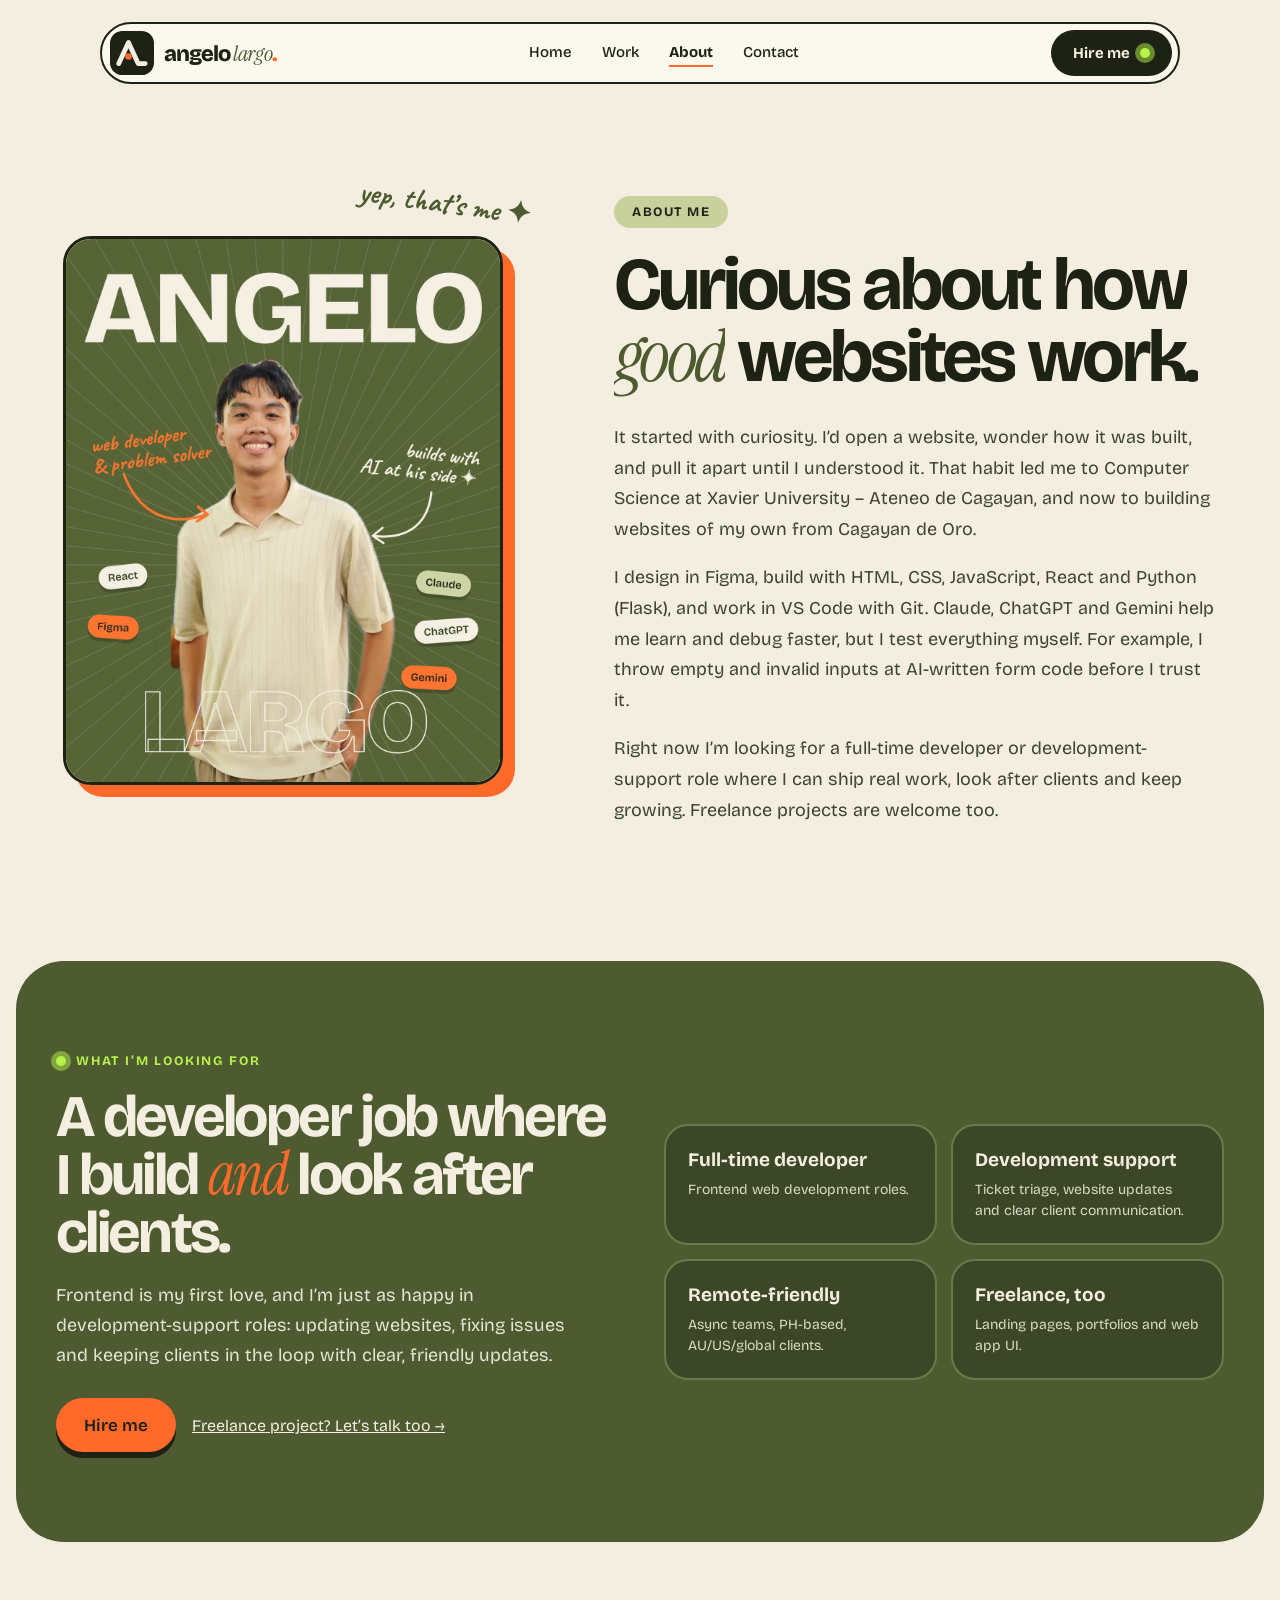
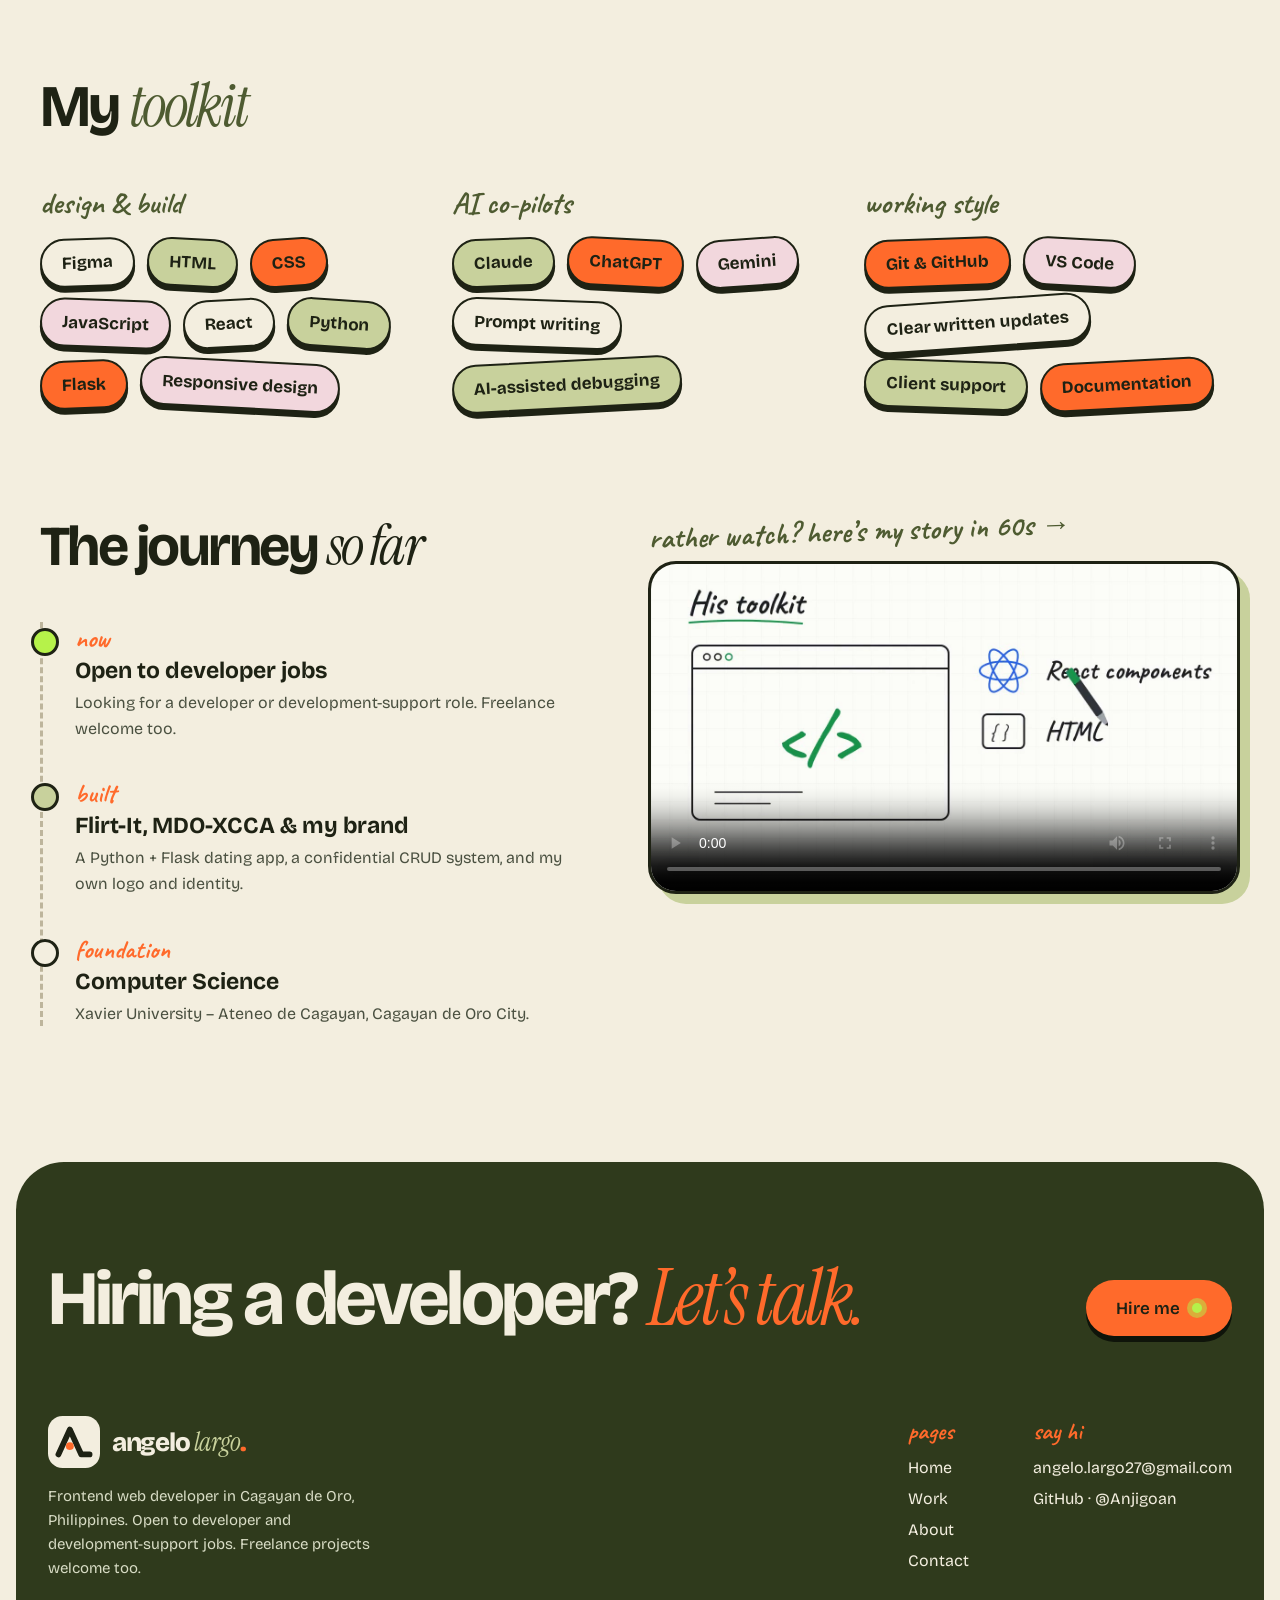
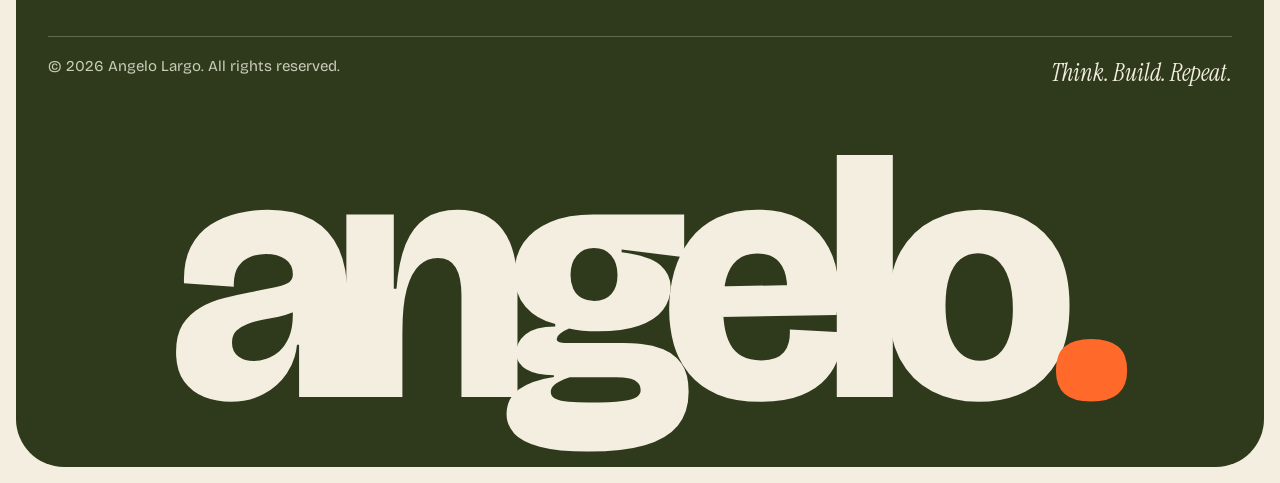
==== about.html @ 446d13af "Add clean URLs, SEO metadata and schema to all pages Remove .html from addresses with Vercel clean U" ====
<!DOCTYPE html>
<html lang="en">
<head>
  <meta charset="UTF-8">
  <meta name="viewport" content="width=device-width, initial-scale=1.0">
  <title>About Angelo Largo | Frontend Developer in Cagayan de Oro</title>
  <meta name="description" content="Meet Angelo Largo, a Computer Science student and frontend developer in Cagayan de Oro building with HTML, CSS, JavaScript, React, Python and Figma.">
  <meta name="author" content="Angelo Largo">
  <meta name="robots" content="index, follow, max-image-preview:large, max-snippet:-1, max-video-preview:-1">
  <link rel="canonical" href="https://angelo-largo-portfolio.vercel.app/about">
  <meta name="theme-color" content="#4e5b31">
  <meta property="og:site_name" content="Angelo Largo">
  <meta property="og:locale" content="en_US">
  <meta property="og:type" content="profile">
  <meta property="og:title" content="About Angelo Largo | Frontend Developer in Cagayan de Oro">
  <meta property="og:description" content="Meet Angelo Largo, a Computer Science student and frontend developer in Cagayan de Oro building with HTML, CSS, JavaScript, React, Python and Figma.">
  <meta property="og:url" content="https://angelo-largo-portfolio.vercel.app/about">
  <meta property="og:image" content="https://angelo-largo-portfolio.vercel.app/assets/project-brand.jpg">
  <meta property="og:image:width" content="1800">
  <meta property="og:image:height" content="1125">
  <meta property="og:image:alt" content="Angelo Largo logo on business cards, an app icon and a sticker">
  <meta name="twitter:card" content="summary_large_image">
  <meta name="twitter:title" content="About Angelo Largo | Frontend Developer in Cagayan de Oro">
  <meta name="twitter:description" content="Meet Angelo Largo, a Computer Science student and frontend developer in Cagayan de Oro building with HTML, CSS, JavaScript, React, Python and Figma.">
  <meta name="twitter:image" content="https://angelo-largo-portfolio.vercel.app/assets/project-brand.jpg">
  <meta name="twitter:image:alt" content="Angelo Largo logo on business cards, an app icon and a sticker">
  <link rel="icon" href="/assets/favicon.svg" type="image/svg+xml">
  <link rel="apple-touch-icon" href="/assets/apple-touch-icon.png">
  <link rel="preconnect" href="https://fonts.googleapis.com">
  <link rel="preconnect" href="https://fonts.gstatic.com" crossorigin>
  <link href="https://fonts.googleapis.com/css2?family=Bricolage+Grotesque:opsz,wght@12..96,300..800&amp;family=Instrument+Serif:ital@0;1&amp;family=Caveat:wght@600;700&amp;display=swap" rel="stylesheet">
  <link rel="stylesheet" href="/styles.css">
  <script type="application/ld+json">
  {
    "@context": "https://schema.org",
    "@graph": [
      {
        "@type": "Person",
        "@id": "https://angelo-largo-portfolio.vercel.app/#person",
        "name": "Angelo Largo",
        "url": "https://angelo-largo-portfolio.vercel.app/",
        "image": "https://angelo-largo-portfolio.vercel.app/assets/angelo-hero.png",
        "jobTitle": "Frontend Web Developer",
        "description": "Frontend web developer and Computer Science student in Cagayan de Oro, Philippines, open to developer and development-support jobs and freelance projects.",
        "email": "mailto:angelo.largo27@gmail.com",
        "address": {
          "@type": "PostalAddress",
          "addressLocality": "Cagayan de Oro",
          "addressCountry": "PH"
        },
        "affiliation": {
          "@type": "CollegeOrUniversity",
          "name": "Xavier University – Ateneo de Cagayan"
        },
        "knowsAbout": [
          "Frontend web development",
          "Responsive web design",
          "HTML",
          "CSS",
          "JavaScript",
          "React",
          "Python",
          "Flask",
          "Figma",
          "Logo design",
          "Git",
          "GitHub",
          "AI-assisted development",
          "Client support"
        ],
        "seeks": {
          "@type": "Demand",
          "name": "Developer or development-support role, or freelance web projects"
        },
        "sameAs": [
          "https://github.com/Anjigoan"
        ]
      },
      {
        "@type": "WebSite",
        "@id": "https://angelo-largo-portfolio.vercel.app/#website",
        "name": "Angelo Largo",
        "url": "https://angelo-largo-portfolio.vercel.app/",
        "description": "Portfolio of Angelo Largo, a frontend web developer in the Philippines.",
        "inLanguage": "en",
        "publisher": {
          "@id": "https://angelo-largo-portfolio.vercel.app/#person"
        }
      },
      {
        "@id": "https://angelo-largo-portfolio.vercel.app/about#webpage",
        "url": "https://angelo-largo-portfolio.vercel.app/about",
        "name": "About Angelo Largo | Frontend Developer in Cagayan de Oro",
        "description": "Meet Angelo Largo, a Computer Science student and frontend developer in Cagayan de Oro building with HTML, CSS, JavaScript, React, Python and Figma.",
        "inLanguage": "en",
        "isPartOf": {
          "@id": "https://angelo-largo-portfolio.vercel.app/#website"
        },
        "about": {
          "@id": "https://angelo-largo-portfolio.vercel.app/#person"
        },
        "dateModified": "2026-11-06",
        "primaryImageOfPage": {
          "@type": "ImageObject",
          "url": "https://angelo-largo-portfolio.vercel.app/assets/project-brand.jpg"
        },
        "@type": "ProfilePage",
        "mainEntity": {
          "@id": "https://angelo-largo-portfolio.vercel.app/#person"
        },
        "breadcrumb": {
          "@id": "https://angelo-largo-portfolio.vercel.app/about#breadcrumb"
        },
        "video": {
          "@id": "https://angelo-largo-portfolio.vercel.app/#intro-video"
        }
      },
      {
        "@type": "VideoObject",
        "@id": "https://angelo-largo-portfolio.vercel.app/#intro-video",
        "name": "Angelo Largo: 60-second intro",
        "description": "A whiteboard explainer covering who Angelo Largo is, the tools he uses, how he works with AI, and what he has built.",
        "thumbnailUrl": "https://angelo-largo-portfolio.vercel.app/assets/intro-poster.jpg",
        "contentUrl": "https://angelo-largo-portfolio.vercel.app/assets/intro.mp4",
        "uploadDate": "2026-11-05",
        "duration": "PT58S",
        "inLanguage": "en"
      },
      {
        "@type": "BreadcrumbList",
        "@id": "https://angelo-largo-portfolio.vercel.app/about#breadcrumb",
        "itemListElement": [
          {
            "@type": "ListItem",
            "position": 1,
            "name": "Home",
            "item": "https://angelo-largo-portfolio.vercel.app/"
          },
          {
            "@type": "ListItem",
            "position": 2,
            "name": "About",
            "item": "https://angelo-largo-portfolio.vercel.app/about"
          }
        ]
      }
    ]
  }
  </script>
</head>
<body>
  <a class="skip-link" href="#main">Skip to content</a>
  <div class="page">
  <header class="site-header">
    <div class="nav-bar">
      <a class="brand" href="/" aria-label="Angelo Largo, home">
        <svg width="44" height="44" viewBox="0 0 100 100" aria-hidden="true"><rect width="100" height="100" rx="28" fill="#1E2214"></rect><path d="M20 74 L42 26 L64 74 H80" fill="none" stroke="#F3EEDF" stroke-width="11" stroke-linecap="round" stroke-linejoin="round"></path><circle cx="42" cy="58" r="7.5" fill="#FF6A2B"></circle></svg>
        <span class="brand-name">angelo <span class="it">largo</span><span class="period">.</span></span>
      </a>
      <nav class="nav-links" aria-label="Primary">
        <a href="/">Home</a>
        <a href="/work">Work</a>
        <a href="/about" aria-current="page">About</a>
        <a href="/contact">Contact</a>
      </nav>
      <a class="nav-hire" href="/contact">Hire me <span class="status-dot"></span></a>
      <button class="nav-burger" type="button" aria-label="Open menu" aria-expanded="false" aria-controls="mobile-menu" data-menu-button>
        <svg width="22" height="22" viewBox="0 0 24 24" fill="none" stroke="#1E2214" stroke-width="2.6" stroke-linecap="round" aria-hidden="true"><path d="M4 7h16M4 12h16M4 17h10"></path></svg>
      </button>
    </div>
    <nav class="nav-panel" id="mobile-menu" aria-label="Mobile" data-nav hidden>
      <a class="nav-panel-link" href="/">Home<svg width="22" height="22" viewBox="0 0 16 16" fill="none" stroke="#1E2214" stroke-width="2" aria-hidden="true"><path d="M4 12 12 4M5 4h7v7"></path></svg></a>
      <a class="nav-panel-link" href="/work">Work<svg width="22" height="22" viewBox="0 0 16 16" fill="none" stroke="#1E2214" stroke-width="2" aria-hidden="true"><path d="M4 12 12 4M5 4h7v7"></path></svg></a>
      <a class="nav-panel-link" href="/about" aria-current="page">About<svg width="22" height="22" viewBox="0 0 16 16" fill="none" stroke="#1E2214" stroke-width="2" aria-hidden="true"><path d="M4 12 12 4M5 4h7v7"></path></svg></a>
      <a class="nav-panel-link" href="/contact">Contact<svg width="22" height="22" viewBox="0 0 16 16" fill="none" stroke="#1E2214" stroke-width="2" aria-hidden="true"><path d="M4 12 12 4M5 4h7v7"></path></svg></a>
      <a class="nav-panel-hire" href="/contact">Hire me <span class="status-dot"></span></a>
      <a class="nav-panel-email" href="mailto:angelo.largo27@gmail.com">angelo.largo27@gmail.com</a>
    </nav>
  </header>

  <main id="main">
  <section class="wrap split about-hero">
    <div class="about-photo">
      <div class="about-photo-frame"><img src="/assets/angelo-poster.jpg" alt="Poster of Angelo Largo surrounded by his tools: React, Figma, Claude, ChatGPT and Gemini" width="1200" height="1500"></div>
      <p class="hand">yep, that’s me ✦</p>
    </div>
    <div class="about-copy">
      <span class="badge badge--flat">About me</span>
      <h1><span class="mask"><span class="word" style="--delay:0.1s">Curious</span></span> <span class="mask"><span class="word" style="--delay:0.2s">about</span></span> <span class="mask"><span class="word" style="--delay:0.3s">how</span></span> <span class="mask"><span class="word it text-olive" style="--delay:0.4s">good</span></span> <span class="mask"><span class="word" style="--delay:0.5s">websites</span></span> <span class="mask"><span class="word" style="--delay:0.6s">work.</span></span></h1>
      <div class="about-text">
        <p>It started with curiosity. I’d open a website, wonder how it was built, and pull it apart until I understood it. That habit led me to Computer Science at Xavier University – Ateneo de Cagayan, and now to building websites of my own from Cagayan de Oro.</p>
        <p>I design in Figma, build with HTML, CSS, JavaScript, React and Python (Flask), and work in VS Code with Git. Claude, ChatGPT and Gemini help me learn and debug faster, but I test everything myself. For example, I throw empty and invalid inputs at AI-written form code before I trust it.</p>
        <p>Right now I’m looking for a full-time developer or development-support role where I can ship real work, look after clients and keep growing. Freelance projects are welcome too.</p>
      </div>
    </div>
  </section>

  <section class="inset">
    <div class="panel looking-for reveal">
      <div class="wrap split">
        <div class="looking-for-copy">
          <span class="eyebrow"><span class="status-dot"></span>What I’m looking for</span>
          <h2 class="heading">A developer job where I build <span class="it text-orange">and</span> look after clients.</h2>
          <p>Frontend is my first love, and I’m just as happy in development-support roles: updating websites, fixing issues and keeping clients in the loop with clear, friendly updates.</p>
          <div class="btn-row">
            <a class="btn btn-orange" href="/contact">Hire me</a>
            <a class="looking-for-link" href="/contact">Freelance project? Let’s talk too →</a>
          </div>
        </div>
        <div class="looking-for-grid">
          <div class="want-card"><b>Full-time developer</b><span>Frontend web development roles.</span></div>
          <div class="want-card"><b>Development support</b><span>Ticket triage, website updates and clear client communication.</span></div>
          <div class="want-card"><b>Remote-friendly</b><span>Async teams, PH-based, AU/US/global clients.</span></div>
          <div class="want-card"><b>Freelance, too</b><span>Landing pages, portfolios and web app UI.</span></div>
        </div>
      </div>
    </div>
  </section>

  <section class="wrap toolkit reveal">
    <h2 class="heading">My <span class="it text-olive">toolkit</span></h2>
    <div class="toolkit-grid">
      <div>
        <p class="hand">design &amp; build</p>
        <div class="sticker-row">
          <span class="sticker" style="--bg:var(--color-cream);--rot:-2deg">Figma</span>
          <span class="sticker" style="--bg:var(--color-sage);--rot:3deg">HTML</span>
          <span class="sticker" style="--bg:var(--color-orange);--rot:-4deg">CSS</span>
          <span class="sticker" style="--bg:var(--color-pink);--rot:2deg">JavaScript</span>
          <span class="sticker" style="--bg:var(--color-cream);--rot:-3deg">React</span>
          <span class="sticker" style="--bg:var(--color-sage);--rot:4deg">Python</span>
          <span class="sticker" style="--bg:var(--color-orange);--rot:-2deg">Flask</span>
          <span class="sticker" style="--bg:var(--color-pink);--rot:3deg">Responsive design</span>
        </div>
      </div>
      <div>
        <p class="hand">AI co-pilots</p>
        <div class="sticker-row">
          <span class="sticker" style="--bg:var(--color-sage);--rot:-2deg">Claude</span>
          <span class="sticker" style="--bg:var(--color-orange);--rot:3deg">ChatGPT</span>
          <span class="sticker" style="--bg:var(--color-pink);--rot:-4deg">Gemini</span>
          <span class="sticker" style="--bg:var(--color-cream);--rot:2deg">Prompt writing</span>
          <span class="sticker" style="--bg:var(--color-sage);--rot:-3deg">AI-assisted debugging</span>
        </div>
      </div>
      <div>
        <p class="hand">working style</p>
        <div class="sticker-row">
          <span class="sticker" style="--bg:var(--color-orange);--rot:-2deg">Git &amp; GitHub</span>
          <span class="sticker" style="--bg:var(--color-pink);--rot:3deg">VS Code</span>
          <span class="sticker" style="--bg:var(--color-cream);--rot:-4deg">Clear written updates</span>
          <span class="sticker" style="--bg:var(--color-sage);--rot:2deg">Client support</span>
          <span class="sticker" style="--bg:var(--color-orange);--rot:-3deg">Documentation</span>
        </div>
      </div>
    </div>
  </section>

  <section class="wrap split journey reveal">
    <div class="journey-timeline">
      <h2 class="heading">The journey <span class="it">so far</span></h2>
      <ol class="timeline">
        <li style="--bg:var(--color-lime)">
          <p class="hand">now</p>
          <h3>Open to developer jobs</h3>
          <p>Looking for a developer or development-support role. Freelance welcome too.</p>
        </li>
        <li style="--bg:var(--color-sage)">
          <p class="hand">built</p>
          <h3>Flirt-It, MDO-XCCA &amp; my brand</h3>
          <p>A Python + Flask dating app, a confidential CRUD system, and my own logo and identity.</p>
        </li>
        <li style="--bg:var(--color-cream)">
          <p class="hand">foundation</p>
          <h3>Computer Science</h3>
          <p>Xavier University – Ateneo de Cagayan, Cagayan de Oro City.</p>
        </li>
      </ol>
    </div>
    <div class="journey-video">
      <p class="hand">rather watch? here’s my story in 60s →</p>
      <div class="video-frame"><video src="/assets/intro.mp4" poster="/assets/intro-poster.jpg" controls playsinline preload="metadata" aria-label="Whiteboard explainer video about Angelo Largo"></video></div>
    </div>
  </section>
  </main>

  <footer class="site-footer">
    <div class="footer-box">
      <div class="footer-row footer-cta">
        <h2 class="heading">Hiring a developer? <span class="it text-orange">Let’s talk.</span></h2>
        <a class="btn btn-orange" href="/contact">Hire me <span class="status-dot"></span></a>
      </div>
      <div class="footer-row footer-main">
        <div class="footer-about">
          <a class="brand" href="/" aria-label="Angelo Largo, home">
            <svg width="52" height="52" viewBox="0 0 100 100" aria-hidden="true"><rect width="100" height="100" rx="28" fill="#F3EEDF"></rect><path d="M20 74 L42 26 L64 74 H80" fill="none" stroke="#1E2214" stroke-width="11" stroke-linecap="round" stroke-linejoin="round"></path><circle cx="42" cy="58" r="7.5" fill="#FF6A2B"></circle></svg>
            <span class="brand-name">angelo <span class="it">largo</span><span class="period">.</span></span>
          </a>
          <p>Frontend web developer in Cagayan de Oro, Philippines. Open to developer and development-support jobs. Freelance projects welcome too.</p>
        </div>
        <nav class="footer-nav" aria-label="Footer">
          <div>
            <span class="hand">pages</span>
            <a href="/">Home</a>
            <a href="/work">Work</a>
            <a href="/about">About</a>
            <a href="/contact">Contact</a>
          </div>
          <div>
            <span class="hand">say hi</span>
            <a href="mailto:angelo.largo27@gmail.com">angelo.largo27@gmail.com</a>
            <a href="https://github.com/Anjigoan">GitHub · @Anjigoan</a>
          </div>
        </nav>
      </div>
      <div class="footer-row footer-legal">
        <hr>
        <div>
          <span>© 2026 Angelo Largo. All rights reserved.</span>
          <span class="it">Think. Build. Repeat.</span>
        </div>
      </div>
      <div class="footer-word" aria-hidden="true">angelo<span>.</span></div>
    </div>
  </footer>
  </div>

  <script src="/script.js"></script>
</body>
</html>
---- styles.css ----
:root {
  --font-body: "Bricolage Grotesque", system-ui, sans-serif;
  --font-accent: "Instrument Serif", Georgia, serif;
  --font-hand: "Caveat", cursive;

  --color-ink: #1e2214;
  --color-cream: #f3eedf;
  --color-paper: #fbf8f0;
  --color-sand: #e9e3d0;
  --color-olive: #4e5b31;
  --color-forest: #2f3a1c;
  --color-moss: #3b4726;
  --color-sage: #c8d19c;
  --color-sage-soft: #e3e8c8;
  --color-orange: #ff6a2b;
  --color-lime: #b6f24a;
  --color-pink: #f2d7dd;
  --color-muted: #4a5040;
  --color-subtle: #5e6450;
  --color-dash: #bdb59c;
  --color-on-dark: #d8dcc5;

  --ease-spring: cubic-bezier(0.34, 1.56, 0.64, 1);
  --ease-pop: cubic-bezier(0.34, 1.7, 0.5, 1);
  --ease-soft: cubic-bezier(0.2, 0.9, 0.25, 1);

  --container: 1280px;
  --rev-rotate: 0deg;
}

* {
  box-sizing: border-box;
}

html {
  scroll-behavior: smooth;
}

body {
  margin: 0;
  color: var(--color-ink);
  background: var(--color-cream);
  font-family: var(--font-body);
}

.page-home {
  --rev-rotate: 1.5deg;
}

img,
video {
  display: block;
  max-width: 100%;
}

a {
  color: var(--color-ink);
}

a:hover {
  color: var(--color-olive);
}

button {
  font: inherit;
}

:focus-visible {
  outline: 3px solid var(--color-orange);
  outline-offset: 3px;
}

::selection {
  color: var(--color-cream);
  background: var(--color-olive);
}

[hidden] {
  display: none !important;
}

h1,
h2,
h3,
p,
dl,
dd {
  margin: 0;
}

.visually-hidden {
  position: absolute;
  width: 1px;
  height: 1px;
  overflow: hidden;
  clip-path: inset(50%);
  white-space: nowrap;
}

.skip-link {
  position: fixed;
  top: 12px;
  left: 12px;
  z-index: 10000;
  padding: 12px 20px;
  border: 2px solid var(--color-ink);
  border-radius: 999px;
  color: var(--color-ink);
  background: var(--color-orange);
  font-weight: 700;
  transform: translateY(-200%);
}

.skip-link:focus {
  transform: none;
}

/* Page frame */

.page {
  position: relative;
  /* clip, not hidden: hidden would make this the scroll container and stall the view() reveals. */
  overflow-x: clip;
}

.wrap {
  max-width: var(--container);
  margin: 0 auto;
  padding-right: 40px;
  padding-left: 40px;
}

.inset {
  padding: 16px;
}

.panel {
  position: relative;
  overflow: hidden;
  border-radius: 48px;
}

.split {
  display: flex;
  flex-wrap: wrap;
}

.section-head {
  display: flex;
  flex-wrap: wrap;
  justify-content: space-between;
  align-items: flex-end;
  gap: 24px;
}

/* Type */

.it {
  font-family: var(--font-accent);
  font-style: italic;
  font-weight: 400;
}

.hand {
  font-family: var(--font-hand);
  font-weight: 700;
}

.tilt-left {
  display: inline-block;
  transform: rotate(-3deg);
}

.text-olive {
  color: var(--color-olive);
}

.text-orange {
  color: var(--color-orange);
}

.badge {
  display: inline-block;
  padding: 8px 18px;
  border: 2px solid var(--color-ink);
  border-radius: 999px;
  background: var(--badge-bg, var(--color-sage));
  font-size: 13px;
  font-weight: 700;
  letter-spacing: 0.12em;
  text-transform: uppercase;
}

.badge--flat {
  border: 0;
}

.eyebrow {
  display: inline-flex;
  align-items: center;
  gap: 10px;
  font-size: 14px;
  font-weight: 700;
  letter-spacing: 0.14em;
  text-transform: uppercase;
}

.heading {
  font-weight: 700;
  letter-spacing: -0.045em;
}

.lede {
  font-size: 18px;
  line-height: 1.6;
  color: var(--color-muted);
}

/* Buttons */

.btn {
  display: inline-flex;
  align-items: center;
  gap: 12px;
  min-height: 54px;
  padding: 0 28px;
  border: 0;
  border-radius: 999px;
  font-family: var(--font-body);
  font-size: 17px;
  font-weight: 600;
  text-decoration: none;
  cursor: pointer;
  transition: transform 0.35s var(--ease-spring), background 0.3s, color 0.3s, box-shadow 0.3s;
}

.btn:hover {
  transform: translateY(-3px) rotate(-1.5deg);
}

.btn-orange {
  color: var(--color-ink);
  background: var(--color-orange);
  box-shadow: 0 6px 0 var(--color-ink);
}

.btn-orange:hover {
  color: var(--color-ink);
  box-shadow: 0 9px 0 var(--color-ink);
}

.btn-ink {
  color: var(--color-cream);
  background: var(--color-ink);
}

.btn-ink:hover {
  color: var(--color-cream);
  background: var(--color-olive);
}

.btn-line {
  color: var(--color-ink);
  background: transparent;
  border: 2px solid var(--color-ink);
}

.btn-line:hover {
  color: var(--color-cream);
  background: var(--color-ink);
}

.btn-row {
  display: flex;
  flex-wrap: wrap;
  align-items: center;
  gap: 16px;
}

.status-dot {
  position: relative;
  display: inline-block;
  flex: none;
  width: 10px;
  height: 10px;
  border-radius: 50%;
  background: var(--color-lime);
  animation: pulse 2s infinite;
}

.status-dot::after {
  position: absolute;
  inset: -5px;
  content: "";
  border-radius: 50%;
  background: rgba(182, 242, 74, 0.5);
  animation: wave 2s infinite;
}

.round-arrow {
  display: flex;
  flex: none;
  align-items: center;
  justify-content: center;
  width: 54px;
  height: 54px;
  border: 2px solid var(--color-ink);
  border-radius: 50%;
  background: var(--color-orange);
  transition: transform 0.5s var(--ease-pop);
}

/* Navigation */

.site-header {
  position: relative;
  z-index: 6;
  display: flex;
  justify-content: center;
  padding: 22px 20px 0;
  color: var(--color-ink);
}

.nav-bar {
  display: flex;
  flex-wrap: wrap;
  align-items: center;
  justify-content: space-between;
  gap: 24px;
  width: min(1080px, 100%);
  padding: 6px 6px 6px 8px;
  border: 2px solid var(--color-ink);
  border-radius: 999px;
  background: var(--color-paper);
}

.brand {
  display: flex;
  align-items: center;
  gap: 10px;
  text-decoration: none;
}

.brand:hover {
  color: inherit;
}

.brand-name {
  font-size: 22px;
  font-weight: 800;
  letter-spacing: -0.05em;
}

.brand-name .it {
  letter-spacing: -0.02em;
  color: var(--color-olive);
}

.brand-name .period {
  color: var(--color-orange);
}

.nav-links {
  display: flex;
  flex-wrap: wrap;
  gap: 30px;
  font-size: 15px;
  font-weight: 500;
}

.nav-links a {
  padding: 4px 0;
  border-bottom: 2px solid transparent;
  text-decoration: none;
}

.nav-links a:hover {
  color: var(--color-ink);
  border-bottom-color: var(--color-dash);
}

.nav-links a[aria-current="page"] {
  border-bottom-color: var(--color-orange);
  font-weight: 700;
}

.nav-hire {
  display: inline-flex;
  align-items: center;
  gap: 10px;
  min-height: 46px;
  padding: 0 22px;
  border-radius: 999px;
  color: var(--color-cream);
  background: var(--color-ink);
  font-size: 15px;
  font-weight: 700;
  text-decoration: none;
}

.nav-hire:hover {
  color: var(--color-cream);
  background: var(--color-olive);
}

.nav-burger {
  display: none;
  align-items: center;
  justify-content: center;
  width: 48px;
  height: 48px;
  padding: 0;
  border: 2px solid var(--color-ink);
  border-radius: 50%;
  background: var(--color-orange);
  cursor: pointer;
}

.nav-panel {
  position: absolute;
  top: 88px;
  right: 20px;
  left: 20px;
  z-index: 60;
  display: flex;
  flex-direction: column;
  gap: 6px;
  padding: 22px 24px 24px;
  border: 2px solid var(--color-ink);
  border-radius: 30px;
  background: var(--color-paper);
  box-shadow: 0 10px 0 var(--color-ink);
  animation: nav-in 0.45s cubic-bezier(0.2, 0.9, 0.25, 1.1) both;
}

.nav-panel-link {
  display: flex;
  align-items: center;
  justify-content: space-between;
  padding: 14px 4px;
  border-bottom: 1.5px dashed var(--color-dash);
  font-size: 34px;
  font-weight: 800;
  letter-spacing: -0.04em;
  text-decoration: none;
}

.nav-panel-link[aria-current="page"] {
  color: var(--color-olive);
}

.nav-panel-hire {
  display: flex;
  align-items: center;
  justify-content: center;
  gap: 10px;
  min-height: 56px;
  margin-top: 16px;
  border: 2px solid var(--color-ink);
  border-radius: 999px;
  color: var(--color-ink);
  background: var(--color-orange);
  box-shadow: 0 5px 0 var(--color-ink);
  font-size: 17px;
  font-weight: 800;
  text-decoration: none;
}

.nav-panel-email {
  margin-top: 10px;
  color: var(--color-muted);
  font-size: 14px;
  text-align: center;
}

/* Cursor follower (home only) */

.cursor-ring,
.cursor-pill {
  position: fixed;
  top: 0;
  left: 0;
  opacity: 0;
  pointer-events: none;
}

.cursor-ring {
  z-index: 9998;
  width: 44px;
  height: 44px;
  border: 2px solid var(--color-cream);
  border-radius: 50%;
  mix-blend-mode: difference;
}

.cursor-pill {
  z-index: 9999;
  padding: 10px 20px;
  border: 2px solid var(--color-ink);
  border-radius: 999px;
  color: var(--color-ink);
  background: var(--color-orange);
  font-size: 13px;
  font-weight: 800;
  letter-spacing: 0.08em;
  text-transform: uppercase;
  white-space: nowrap;
  transition: transform 0.5s var(--ease-soft), opacity 0.4s;
}

/* Home hero */

.hero-box {
  position: relative;
  overflow: hidden;
  min-height: 920px;
  border-radius: 48px;
  color: var(--color-cream);
  background: var(--color-olive);
}

.hero-rays {
  position: absolute;
  top: 78%;
  left: 50%;
  margin: -1200px 0 0 -1200px;
  max-width: none;
  /* Keep this static: rotating an SVG this large drops Firefox to about 2fps. */
  pointer-events: none;
}

/* The H1 holds both names; contents lets the portrait still layer between them. */
.hero-title {
  display: contents;
}

.hero-name {
  position: relative;
  z-index: 1;
  display: block;
  margin-top: 56px;
  color: var(--color-cream);
  font-size: clamp(110px, 21vw, 330px);
  font-weight: 800;
  line-height: 0.82;
  letter-spacing: -0.06em;
  text-align: center;
  white-space: nowrap;
}

.hero-portrait {
  position: absolute;
  bottom: 0;
  left: 50%;
  z-index: 2;
  width: auto;
  max-width: none;
  height: min(720px, 80%);
  filter: drop-shadow(0 30px 40px rgba(20, 26, 10, 0.35));
  transform: translateX(-50%);
  animation: portrait-in 1.4s var(--ease-soft) 0.7s backwards;
}

.hero-surname {
  position: absolute;
  right: 0;
  bottom: 36px;
  left: 0;
  z-index: 3;
  color: transparent;
  font-size: clamp(80px, 15vw, 230px);
  font-weight: 800;
  line-height: 0.8;
  letter-spacing: -0.05em;
  text-align: center;
  -webkit-text-stroke: 2.5px var(--color-cream);
  pointer-events: none;
}

.hero-surname span {
  display: inline-block;
  cursor: default;
  pointer-events: auto;
  transition: transform 0.55s cubic-bezier(0.34, 1.8, 0.5, 1), color 0.25s ease;
}

.hero-surname span:hover {
  color: var(--color-orange);
  transform: translateY(-26px) rotate(-9deg) scale(1.1);
}

.hero-surname span:nth-child(2):hover {
  color: var(--color-sage);
  transform: translateY(-26px) rotate(8deg) scale(1.1);
}

.hero-surname span:nth-child(3):hover {
  color: var(--color-cream);
  -webkit-text-stroke-color: var(--color-ink);
}

.hero-surname span:nth-child(4):hover {
  color: var(--color-pink);
  transform: translateY(-26px) rotate(10deg) scale(1.1);
}

.hero-surname:hover span {
  animation: hop 0.8s cubic-bezier(0.3, 1.6, 0.5, 1);
}

.hero-surname:hover span:nth-child(2) {
  animation-delay: 0.06s;
}

.hero-surname:hover span:nth-child(3) {
  animation-delay: 0.12s;
}

.hero-surname:hover span:nth-child(4) {
  animation-delay: 0.18s;
}

.hero-surname:hover span:nth-child(5) {
  animation-delay: 0.24s;
}

.hero-note {
  position: absolute;
  z-index: 4;
  max-width: 34%;
}

.hero-note p {
  font-size: 40px;
  line-height: 1;
}

.hero-note--left {
  top: 33%;
  left: 6%;
}

.hero-note--left p {
  color: var(--color-orange);
}

.hero-note--left svg {
  margin-left: 70px;
}

.hero-note--right {
  top: 31%;
  right: 6%;
  text-align: right;
}

.hero-note--right p {
  color: var(--color-orange);
}

.hero-note--right svg {
  margin-right: 80px;
}

.hero-note svg {
  max-width: 100%;
}

.hero-sticker {
  position: absolute;
  top: var(--y);
  left: var(--x);
  z-index: 4;
  animation-delay: var(--bob-delay);
}

.mobile-stickers {
  display: none;
}

.mobile-stickers .sticker {
  position: absolute;
  z-index: 4;
  padding: 8px 14px;
  font-size: 14px;
}

.hire-card {
  position: absolute;
  bottom: 36px;
  left: 36px;
  z-index: 5;
  display: flex;
  align-items: center;
  gap: 14px;
  padding: 12px 12px 12px 20px;
  border: 2px solid var(--color-ink);
  border-radius: 26px;
  color: var(--color-ink);
  background: var(--color-cream);
  box-shadow: 0 6px 0 var(--color-ink);
  text-decoration: none;
  transition: transform 0.45s var(--ease-pop), box-shadow 0.3s;
}

.hire-card:hover {
  color: var(--color-ink);
  box-shadow: 0 12px 0 var(--color-ink);
  transform: translateY(-6px) rotate(-1deg);
}

.hire-card-text {
  font-size: 15px;
  line-height: 1.3;
}

.hire-card-text small {
  color: var(--color-muted);
  font-size: inherit;
}

.hire-card-btn {
  display: inline-flex;
  align-items: center;
  gap: 8px;
  min-height: 46px;
  padding: 0 18px;
  border: 2px solid var(--color-ink);
  border-radius: 999px;
  background: var(--color-orange);
  font-size: 15px;
  font-weight: 800;
  white-space: nowrap;
}

.hire-card-btn svg {
  transition: transform 0.3s;
}

.hire-card:hover .hire-card-btn svg {
  transform: translateX(3px);
}

.available-badge {
  position: absolute;
  right: 36px;
  bottom: 30px;
  z-index: 5;
  display: block;
  width: 150px;
  height: 150px;
}

.available-badge svg.spin {
  position: absolute;
  inset: 0;
}

.available-badge text {
  fill: var(--color-cream);
  font-family: var(--font-body);
  font-size: 14px;
  font-weight: 700;
}

.available-badge-core {
  position: absolute;
  top: 43px;
  left: 43px;
  display: flex;
  align-items: center;
  justify-content: center;
  width: 64px;
  height: 64px;
  border-radius: 50%;
  background: var(--color-orange);
}

/* Home statement */

.statement {
  padding-top: 110px;
  padding-bottom: 90px;
}

.statement-hello {
  margin-bottom: 18px;
  color: var(--color-olive);
  font-size: 30px;
  transform: rotate(-2deg);
}

.statement h2 {
  max-width: 1180px;
  font-size: clamp(38px, 5.2vw, 76px);
  font-weight: 600;
  line-height: 1.06;
  letter-spacing: -0.035em;
}

.statement-photo {
  display: inline-block;
  width: 2.1em;
  height: 1.05em;
  border: 3px solid var(--color-ink);
  border-radius: 999px;
  box-shadow: 4px 4px 0 var(--color-orange);
  object-fit: cover;
  object-position: 50% 30%;
  vertical-align: -0.16em;
  transform: rotate(-4deg);
}

.statement-ai {
  display: inline-block;
  padding: 0 0.18em;
  border-radius: 0.18em;
  background: var(--color-orange);
  transform: rotate(-1.5deg);
}

.statement .btn-row {
  margin-top: 44px;
}

.statement-note {
  color: var(--color-subtle);
  font-size: 26px;
}

/* Marquee */

.marquee {
  margin: 0 -20px;
  overflow: hidden;
  padding: 26px 0;
  color: var(--color-cream);
  background: var(--color-ink);
  transform: rotate(-1.5deg);
}

.marquee-track {
  display: flex;
  gap: 48px;
  width: max-content;
  font-size: 40px;
  font-weight: 700;
  letter-spacing: -0.02em;
  animation: marquee 30s linear infinite;
}

.marquee-track span {
  display: inline-flex;
  align-items: center;
  gap: 48px;
}

/* Home selected work */

.selected-work {
  padding-top: 130px;
  padding-bottom: 110px;
}

.selected-work .section-head {
  margin-bottom: 48px;
}

.selected-work h2 {
  margin-top: 20px;
  font-size: clamp(48px, 6vw, 92px);
  line-height: 0.92;
  letter-spacing: -0.05em;
}

.selected-work .section-head > p {
  max-width: 380px;
  color: var(--color-muted);
  font-size: 17px;
  line-height: 1.6;
}

.bento {
  display: grid;
  grid-template-columns: repeat(12, minmax(0, 1fr));
  gap: 22px;
}

.work-tile {
  position: relative;
  display: flex;
  flex-direction: column;
  min-width: 280px;
  overflow: hidden;
  border: 2px solid var(--color-ink);
  border-radius: 32px;
  color: var(--color-ink);
  background: var(--color-paper);
  box-shadow: 0 10px 0 var(--color-ink);
  text-decoration: none;
  transition: transform 0.6s var(--ease-soft), box-shadow 0.4s;
}

.work-tile:hover {
  color: var(--color-ink);
  box-shadow: 0 18px 0 var(--color-ink);
  transform: translateY(-8px) rotate(-0.6deg);
}

.work-tile--wide {
  grid-column: span 7;
}

.work-tile--narrow {
  grid-column: span 5;
}

.work-tile--dark,
.work-tile--dark:hover {
  color: var(--color-cream);
  background: var(--color-forest);
}

.work-tile--cta,
.work-tile--cta:hover {
  justify-content: space-between;
  gap: 28px;
  padding: 36px;
  background: var(--color-orange);
}

.work-tile:hover .round-arrow {
  transform: rotate(45deg) scale(1.1);
}

.work-tile-media {
  position: relative;
  overflow: hidden;
  aspect-ratio: 16 / 10;
  border-bottom: 2px solid var(--color-ink);
  background: var(--tile-bg, var(--color-sand));
}

.work-tile-media--fill {
  flex: 1;
  min-height: 280px;
  aspect-ratio: auto;
}

.work-tile-media img {
  width: 100%;
  height: 100%;
  object-fit: cover;
  transition: transform 1.1s var(--ease-soft);
}

.work-tile:hover .work-tile-media img {
  transform: scale(1.05);
}

.work-tile-index {
  padding: 6px 14px;
  border: 2px solid var(--color-ink);
  border-radius: 999px;
  color: var(--color-ink);
  background: var(--color-cream);
  font-size: 15px;
  font-weight: 800;
}

.work-tile-media .work-tile-index {
  position: absolute;
  top: 18px;
  left: 18px;
}

.work-tile-body {
  display: flex;
  flex-direction: column;
  gap: 18px;
  padding: 28px 30px;
}

.work-tile-row {
  display: flex;
  align-items: flex-start;
  justify-content: space-between;
  gap: 16px;
}

.work-tile h3 {
  margin-bottom: 8px;
  font-size: var(--tile-title, 34px);
  font-weight: 800;
  line-height: 1;
  letter-spacing: -0.045em;
}

.work-tile-row p {
  max-width: 470px;
  color: var(--color-muted);
  font-size: 16px;
  line-height: 1.55;
}

.work-tile--dark .work-tile-row p {
  color: var(--color-on-dark);
}

.tile-facts {
  display: grid;
  grid-template-columns: repeat(3, minmax(0, 1fr));
  gap: 12px;
  padding-top: 16px;
  border-top: 2px dashed var(--color-dash);
  font-size: 14px;
}

.tile-facts dt {
  color: var(--color-subtle);
  font-size: 11px;
  font-weight: 700;
  letter-spacing: 0.12em;
  text-transform: uppercase;
}

.tile-facts dd {
  margin-top: 4px;
  font-weight: 600;
}

.chip-row {
  display: flex;
  flex-wrap: wrap;
  gap: 8px;
}

.tile-chip {
  padding: 6px 12px;
  border-radius: 999px;
  color: var(--color-ink);
  background: var(--color-sage);
  font-size: 13px;
  font-weight: 700;
}

.tile-chip--orange {
  background: var(--color-orange);
}

.tile-chip--outline {
  color: inherit;
  background: transparent;
  border: 1.5px solid var(--color-sage);
}

.work-tile--cta .work-tile-index,
.work-tile--cta h3,
.work-tile--cta p,
.work-tile--cta .btn {
  position: relative;
}

.work-tile--cta .work-tile-index,
.work-tile--cta .btn {
  align-self: flex-start;
}

.work-tile--cta h3 {
  margin: 0;
  font-size: clamp(40px, 4vw, 60px);
  line-height: 0.92;
  letter-spacing: -0.05em;
}

.work-tile--cta p {
  font-size: 16px;
  line-height: 1.5;
}

.tile-star {
  position: absolute;
  top: -80px;
  right: -80px;
  max-width: none;
  opacity: 0.35;
}

/* Home intro video */

.intro {
  align-items: center;
  gap: 56px;
  padding-top: 40px;
  padding-bottom: 120px;
}

.intro-copy {
  flex: 1 1 340px;
  min-width: 0;
}

.intro-copy .eyebrow {
  margin-bottom: 14px;
  color: var(--color-olive);
}

.intro-copy h2 {
  margin-bottom: 20px;
  font-size: clamp(40px, 4.6vw, 64px);
  line-height: 1;
  letter-spacing: -0.04em;
}

.intro-copy .lede {
  max-width: 420px;
  margin-bottom: 26px;
}

.intro-copy .hand {
  display: inline-block;
  color: var(--color-orange);
  font-size: 32px;
  transform: rotate(-4deg);
}

.intro-media {
  position: relative;
  flex: 1.6 1 520px;
  min-width: 0;
}

.intro-media::before {
  position: absolute;
  inset: -18px -18px 18px 18px;
  content: "";
  border-radius: 36px;
  background: var(--color-sage);
  transform: rotate(2deg);
}

.video-frame {
  position: relative;
  overflow: hidden;
  aspect-ratio: 16 / 9;
  border: 3px solid var(--color-ink);
  border-radius: 30px;
  background: var(--color-ink);
}

.video-frame video {
  width: 100%;
  height: 100%;
  object-fit: cover;
}

/* Home client support */

.support {
  padding-top: 120px;
  padding-bottom: 40px;
}

.support-head {
  align-items: flex-start;
  gap: 48px;
}

.support-copy {
  flex: 1 1 380px;
  min-width: 0;
}

.support-copy h2 {
  margin: 20px 0 18px;
  font-size: clamp(44px, 5vw, 76px);
  line-height: 0.95;
  letter-spacing: -0.05em;
}

.support-copy .lede {
  max-width: 480px;
  line-height: 1.65;
}

.support-list {
  display: grid;
  flex: 1.3 1 520px;
  grid-template-columns: repeat(auto-fit, minmax(min(240px, 100%), 1fr));
  gap: 16px;
  min-width: 0;
  margin: 0;
  padding: 0;
  list-style: none;
}

.card-tile {
  display: flex;
  flex-direction: column;
  gap: 20px;
  padding: 28px;
  border: 2px solid var(--color-ink);
  border-radius: 30px;
  color: var(--fg, var(--color-ink));
  background: var(--bg);
  box-shadow: 0 8px 0 var(--color-ink);
  transform: rotate(var(--rot, 0deg));
  transition: transform 0.5s var(--ease-spring);
}

.card-tile:hover {
  transform: rotate(0deg) translateY(-6px);
}

.card-tile h3 {
  font-size: 23px;
  font-weight: 800;
  letter-spacing: -0.03em;
}

.card-tile p {
  font-size: 15px;
  line-height: 1.55;
}

.step-number {
  align-self: flex-start;
  padding: 6px 14px;
  border-radius: 999px;
  color: var(--color-cream);
  background: var(--color-ink);
  font-size: 15px;
  font-weight: 800;
}

.ai-note {
  display: flex;
  flex-wrap: wrap;
  align-items: center;
  gap: 18px;
  margin-top: 28px;
  padding: 24px 28px;
  border: 2px dashed var(--color-ink);
  border-radius: 28px;
  background: var(--color-paper);
}

.ai-note .hand {
  color: var(--color-orange);
  font-size: 30px;
  transform: rotate(-3deg);
}

.ai-note p {
  flex: 1 1 420px;
  font-size: 17px;
  line-height: 1.6;
}

/* Home toolbox */

.toolbox {
  padding: 100px 0 110px;
  background: var(--color-sage);
}

.toolbox-star {
  position: absolute;
  bottom: -160px;
  left: -140px;
  max-width: none;
  opacity: 0.5;
}

.toolbox .wrap {
  position: relative;
}

.toolbox .section-head {
  margin-bottom: 52px;
  color: var(--color-forest);
}

.toolbox h2 {
  font-size: clamp(56px, 7vw, 110px);
  font-weight: 800;
  line-height: 0.88;
  letter-spacing: -0.06em;
}

.toolbox .section-head .hand {
  font-size: 30px;
  transform: rotate(-3deg);
}

.toolbox-grid {
  display: grid;
  grid-template-columns: repeat(auto-fit, minmax(min(360px, 100%), 1fr));
  gap: 22px;
}

.toolbox-card-head {
  display: flex;
  align-items: center;
  justify-content: space-between;
  gap: 12px;
}

.toolbox-card-head h3 {
  font-size: 26px;
}

.toolbox-card-head .hand {
  font-size: 24px;
  opacity: 0.8;
}

.sticker-row {
  display: flex;
  flex-wrap: wrap;
  gap: 12px 10px;
}

.sticker {
  display: inline-flex;
  align-items: center;
  gap: 8px;
  padding: 12px 22px;
  border: 2px solid var(--color-ink);
  border-radius: 999px;
  color: var(--color-ink);
  background: var(--bg, var(--color-cream));
  box-shadow: 0 5px 0 var(--color-ink);
  font-size: 18px;
  font-weight: 700;
  white-space: nowrap;
  transform: rotate(var(--rot, 0deg));
  transition: transform 0.4s var(--ease-pop);
}

.sticker:hover {
  transform: rotate(0deg) scale(1.1);
}

/* Inner-page shared */

.work-hero {
  position: relative;
  padding: 22px 20px 90px;
  border-radius: 48px;
  background: var(--color-sage);
}

/* The art is clipped on its own layer so the open mobile menu is not. */
.work-hero-art {
  position: absolute;
  inset: 0;
  overflow: hidden;
  border-radius: inherit;
  pointer-events: none;
}

.work-hero-art svg {
  position: absolute;
  right: -60px;
  bottom: -120px;
  max-width: none;
  opacity: 0.6;
  animation: spin 18s linear infinite;
}

.work-hero-copy {
  position: relative;
  z-index: 2;
  padding-top: 90px;
}

.work-hero-copy .hand {
  margin-bottom: 6px;
  color: var(--color-forest);
  font-size: 34px;
}

.work-hero h1 {
  color: var(--color-forest);
  font-size: clamp(80px, 12vw, 190px);
  font-weight: 800;
  line-height: 0.85;
  letter-spacing: -0.06em;
}

.work-hero h1 .it {
  margin-left: 0.1em;
  font-size: 0.6em;
  letter-spacing: -0.02em;
}

.filter-row {
  display: flex;
  flex-wrap: wrap;
  gap: 10px;
  margin-top: 48px;
}

.toggle {
  min-height: 46px;
  padding: 0 22px;
  border: 2px solid var(--color-ink);
  border-radius: 999px;
  color: var(--color-ink);
  background: var(--color-cream);
  font: 600 15px var(--font-body);
  cursor: pointer;
  transition: transform 0.3s var(--ease-pop);
}

.toggle:hover {
  transform: rotate(-3deg);
}

.toggle[aria-pressed="true"] {
  color: var(--color-cream);
  background: var(--color-ink);
}

.contact-form .toggle {
  padding: 0 20px;
  background: var(--color-paper);
}

.contact-form .toggle[aria-pressed="true"] {
  background: var(--color-ink);
}

/* Work case studies */

.cases {
  display: flex;
  flex-direction: column;
  gap: 56px;
  padding-top: 80px;
  padding-bottom: 110px;
}

.case {
  gap: 40px;
  align-items: center;
}

.case-media {
  position: relative;
  flex: 1.3 1 560px;
  min-width: 0;
}

.case-media::before {
  position: absolute;
  inset: var(--back-inset);
  content: "";
  border-radius: 36px;
  background: var(--back-bg);
  transform: rotate(var(--back-rot));
}

.case-shot {
  position: relative;
  overflow: hidden;
  aspect-ratio: 16 / 10;
  border: 2px solid var(--color-ink);
  border-radius: 32px;
  background: var(--color-sand);
  box-shadow: 0 10px 0 var(--color-ink);
}

.case-shot img {
  width: 100%;
  height: 100%;
  object-fit: cover;
  transition: transform 1s var(--ease-soft);
}

.case:hover .case-shot img {
  transform: scale(1.04) rotate(-0.5deg);
}

.case-note {
  position: absolute;
  bottom: -46px;
  left: 24px;
  color: var(--color-subtle);
  font-size: 26px;
  transform: rotate(-2deg);
}

.case-copy {
  display: flex;
  flex: 1 1 380px;
  flex-direction: column;
  gap: 20px;
  min-width: 0;
}

.case-tag {
  align-self: flex-start;
  padding: 6px 14px;
  border: 2px solid var(--color-ink);
  border-radius: 999px;
  background: var(--tag-bg);
  font-size: 13px;
  font-weight: 700;
}

.case-copy h2 {
  font-size: clamp(40px, 4vw, 58px);
  line-height: 0.95;
  letter-spacing: -0.04em;
}

.case-facts {
  display: grid;
  grid-template-columns: repeat(2, minmax(0, 1fr));
  gap: 16px 22px;
  padding-top: 20px;
  border-top: 2px dashed var(--color-dash);
}

.case-facts dt {
  margin-bottom: 4px;
  color: var(--color-subtle);
  font-size: 12px;
  font-weight: 700;
  letter-spacing: 0.12em;
  text-transform: uppercase;
}

.case-facts dd {
  font-size: 15px;
  line-height: 1.5;
}

.case-chip {
  padding: 6px 14px;
  border-radius: 999px;
  background: var(--color-sage-soft);
  font-size: 13px;
  font-weight: 600;
}

.case-copy .btn {
  align-self: flex-start;
}

/* Work working style */

.working-style {
  padding: 100px 0;
  color: var(--color-cream);
  background: var(--color-forest);
}

.working-style .section-head {
  margin-bottom: 56px;
}

.working-style h2 {
  font-size: clamp(44px, 5.4vw, 80px);
  line-height: 0.95;
}

.working-style .section-head .hand {
  color: var(--color-sage);
  font-size: 30px;
  transform: rotate(-3deg);
}

.style-grid {
  display: grid;
  grid-template-columns: repeat(auto-fit, minmax(min(260px, 100%), 1fr));
  gap: 18px;
}

.style-card,
.service-card {
  display: flex;
  flex-direction: column;
  transition: transform 0.5s var(--ease-spring);
}

.style-card:hover,
.service-card:hover {
  transform: translateY(-8px) rotate(-1deg);
}

.style-card {
  gap: 14px;
  min-height: 260px;
  padding: 30px;
  border: 2px solid #56653a;
  border-radius: 28px;
  background: var(--color-moss);
}

.style-card span {
  align-self: flex-start;
  padding: 6px 14px;
  border-radius: 999px;
  color: var(--color-ink);
  background: var(--color-orange);
  font-size: 13px;
  font-weight: 700;
}

.style-card h3 {
  font-size: 25px;
  letter-spacing: -0.02em;
}

.style-card p {
  color: var(--color-on-dark);
  font-size: 15px;
  line-height: 1.6;
}

/* Work services */

.services {
  padding-top: 110px;
  padding-bottom: 120px;
}

.services h2 {
  margin-bottom: 12px;
  font-size: clamp(44px, 5vw, 72px);
}

.services > .lede {
  margin-bottom: 48px;
}

.service-grid {
  display: grid;
  grid-template-columns: repeat(auto-fit, minmax(min(240px, 100%), 1fr));
  gap: 18px;
}

.service-card {
  gap: 12px;
  min-height: 250px;
  padding: 28px;
  border: 2px solid var(--color-ink);
  border-radius: 28px;
  background: var(--bg);
  box-shadow: 0 8px 0 var(--color-ink);
  transform: rotate(var(--rot, 0deg));
}

.service-card span {
  font-size: 56px;
  font-weight: 800;
  line-height: 1;
  letter-spacing: -0.05em;
}

.service-card h3 {
  font-size: 23px;
}

.service-card p {
  font-size: 15px;
  line-height: 1.55;
}

.services .btn-row {
  gap: 20px;
  margin-top: 56px;
}

/* About */

.about-hero {
  align-items: center;
  gap: 88px;
  padding-top: 112px;
  padding-bottom: 120px;
}

.about-photo {
  position: relative;
  display: flex;
  flex: 1 1 380px;
  justify-content: center;
  min-width: 0;
}

.about-photo-frame {
  overflow: hidden;
  width: min(440px, 86vw);
  border: 3px solid var(--color-ink);
  border-radius: 28px;
  box-shadow: 12px 12px 0 var(--color-orange);
  animation: tilt 6s ease-in-out infinite;
}

.about-photo-frame img {
  width: 100%;
  height: auto;
}

.about-photo .hand {
  position: absolute;
  top: -52px;
  right: -6px;
  color: var(--color-olive);
  font-size: 30px;
  transform: rotate(8deg);
}

.about-copy {
  flex: 1 1 520px;
  min-width: 0;
}

.about-copy h1 {
  margin: 22px 0 30px;
  font-size: clamp(48px, 5.8vw, 88px);
  font-weight: 700;
  line-height: 0.95;
  letter-spacing: -0.05em;
}

.about-text {
  display: flex;
  flex-direction: column;
  gap: 18px;
  max-width: 600px;
  color: #3e4434;
  font-size: 18px;
  line-height: 1.7;
}

.looking-for {
  padding: 90px 0;
  color: var(--color-cream);
  background: var(--color-olive);
}

.looking-for .wrap {
  gap: 48px;
  align-items: center;
}

.looking-for-copy {
  flex: 1 1 380px;
  min-width: 0;
}

.looking-for .eyebrow {
  color: var(--color-lime);
  font-size: 13px;
}

.looking-for h2 {
  margin: 18px 0 20px;
  font-size: clamp(40px, 4.6vw, 66px);
  line-height: 0.98;
}

.looking-for-copy > p {
  max-width: 520px;
  margin-bottom: 28px;
  color: #e2e6d2;
  font-size: 18px;
  line-height: 1.65;
}

.looking-for-link {
  align-self: center;
  color: var(--color-cream);
  font-size: 16px;
}

.looking-for-link:hover {
  color: var(--color-lime);
}

.looking-for-grid {
  display: grid;
  flex: 1 1 380px;
  grid-template-columns: repeat(2, minmax(0, 1fr));
  gap: 14px;
  min-width: 0;
}

.want-card {
  display: flex;
  flex-direction: column;
  gap: 8px;
  padding: 22px;
  border: 2px solid #6a7a48;
  border-radius: 24px;
  background: var(--color-moss);
}

.want-card b {
  font-size: 19px;
}

.want-card span {
  color: var(--color-on-dark);
  font-size: 14px;
  line-height: 1.5;
}

.toolkit {
  padding-top: 110px;
  padding-bottom: 100px;
}

.toolkit h2 {
  margin-bottom: 40px;
  font-size: clamp(40px, 4.6vw, 64px);
}

.toolkit-grid {
  display: grid;
  grid-template-columns: repeat(auto-fit, minmax(min(280px, 100%), 1fr));
  gap: 36px;
}

.toolkit-grid .hand {
  margin-bottom: 16px;
  color: var(--color-olive);
  font-size: 30px;
}

.toolkit-grid .sticker-row {
  gap: 12px;
}

.toolkit-grid .sticker {
  padding: 12px 20px;
  font-size: 17px;
}

.journey {
  align-items: flex-start;
  gap: 56px;
  padding-bottom: 120px;
}

.journey-timeline {
  flex: 1 1 420px;
  min-width: 0;
}

.journey-timeline h2 {
  margin-bottom: 40px;
  font-size: clamp(40px, 4.4vw, 60px);
}

.timeline {
  display: flex;
  flex-direction: column;
  gap: 36px;
  margin: 0;
  padding: 0 0 0 32px;
  border-left: 3px dashed var(--color-dash);
  list-style: none;
}

.timeline li {
  position: relative;
}

.timeline li::before {
  position: absolute;
  top: 6px;
  left: -44px;
  width: 22px;
  height: 22px;
  content: "";
  border: 3px solid var(--color-ink);
  border-radius: 50%;
  background: var(--bg);
}

.timeline .hand {
  margin-bottom: 2px;
  color: var(--color-orange);
  font-size: 26px;
}

.timeline h3 {
  margin-bottom: 6px;
  font-size: 23px;
}

.timeline li > p:last-child {
  color: var(--color-muted);
  font-size: 16px;
  line-height: 1.6;
}

.journey-video {
  flex: 1 1 460px;
  min-width: 0;
}

.journey-video .hand {
  margin-bottom: 14px;
  color: var(--color-olive);
  font-size: 30px;
  transform: rotate(-2deg);
}

.journey-video .video-frame {
  border-radius: 28px;
  box-shadow: 10px 10px 0 var(--color-sage);
}

/* Contact */

.contact {
  gap: 64px;
  padding-top: 70px;
  padding-bottom: 110px;
}

.contact-intro {
  display: flex;
  flex: 1 1 460px;
  flex-direction: column;
  gap: 30px;
  min-width: 0;
}

.contact-intro > .hand {
  align-self: flex-start;
  color: var(--color-olive);
  font-size: 34px;
  transform: rotate(-3deg);
}

.contact-intro h1 {
  font-size: clamp(70px, 9vw, 140px);
  font-weight: 800;
  line-height: 0.85;
  letter-spacing: -0.06em;
}

.contact-intro h1 .it {
  color: var(--color-orange);
  letter-spacing: -0.03em;
}

.contact-intro .lede {
  max-width: 480px;
  font-size: 19px;
}

.contact-lines {
  display: flex;
  flex-direction: column;
  border-top: 2px solid var(--color-ink);
}

.contact-line {
  display: flex;
  align-items: center;
  justify-content: space-between;
  gap: 16px;
  padding: 22px 0;
  border-bottom: 2px solid var(--color-ink);
  text-decoration: none;
  transition: padding 0.35s var(--ease-soft), background 0.3s;
}

.contact-line:hover {
  padding-left: 16px;
  background: var(--color-sand);
}

.contact-line-text {
  display: flex;
  flex-direction: column;
  gap: 2px;
  min-width: 0;
}

.contact-line-text .hand {
  color: var(--color-subtle);
  font-size: 24px;
}

.contact-line-text b {
  font-size: 24px;
  font-weight: 600;
  letter-spacing: -0.02em;
  overflow-wrap: anywhere;
}

.contact-line .round-arrow {
  width: 46px;
  height: 46px;
}

.contact-card-wrap {
  position: relative;
  flex: 1 1 520px;
  min-width: 0;
}

.contact-card-wrap::before {
  position: absolute;
  inset: 18px -14px -14px 18px;
  content: "";
  border-radius: 36px;
  background: var(--color-sage);
  transform: rotate(2deg);
}

.contact-card {
  position: relative;
  padding: 40px;
  border: 2px solid var(--color-ink);
  border-radius: 32px;
  background: var(--color-paper);
}

.contact-form {
  display: flex;
  flex-direction: column;
  gap: 22px;
}

.contact-form h2 {
  font-size: 36px;
  letter-spacing: -0.04em;
}

.contact-form fieldset {
  margin: 0;
  padding: 0;
  border: 0;
}

.contact-form legend {
  margin-bottom: 12px;
  padding: 0;
  font-size: 14px;
  font-weight: 600;
}

.field-row {
  display: flex;
  flex-wrap: wrap;
  gap: 16px;
}

.field-row .field {
  flex: 1 1 200px;
}

.field {
  display: flex;
  flex-direction: column;
  gap: 8px;
  min-width: 0;
  font-size: 14px;
  font-weight: 600;
}

.input {
  width: 100%;
  min-height: 54px;
  padding: 14px 16px;
  border: 2px solid var(--color-ink);
  border-radius: 16px;
  color: var(--color-ink);
  background: var(--color-paper);
  font: 400 16px var(--font-body);
  outline: none;
  transition: box-shadow 0.25s;
}

.input::placeholder {
  color: var(--color-subtle);
}

.input:focus {
  box-shadow: 0 5px 0 var(--color-orange);
}

textarea.input {
  resize: vertical;
}

.contact-form .btn {
  align-self: flex-start;
  min-height: 58px;
  padding: 0 32px;
}

.contact-done {
  display: flex;
  flex-direction: column;
  align-items: center;
  justify-content: center;
  gap: 18px;
  min-height: 540px;
  text-align: center;
}

.contact-done-icon {
  display: flex;
  align-items: center;
  justify-content: center;
  width: 84px;
  height: 84px;
  border: 2px solid var(--color-ink);
  border-radius: 50%;
  background: var(--color-orange);
}

.contact-done h2 {
  font-size: 40px;
  letter-spacing: -0.04em;
}

.contact-done .hand {
  color: var(--color-olive);
  font-size: 28px;
}

.form-error {
  padding: 12px 16px;
  border: 2px solid var(--color-ink);
  border-radius: 16px;
  background: var(--color-pink);
  font-size: 15px;
  line-height: 1.5;
}

.form-trap {
  position: absolute;
  left: -9999px;
}

.btn:disabled {
  cursor: wait;
  opacity: 0.7;
}

/* Footer */

.site-footer {
  padding: 16px;
  color: var(--color-cream);
}

.footer-box {
  position: relative;
  overflow: hidden;
  padding-top: 100px;
  border-radius: 48px;
  background: var(--color-forest);
}

.footer-row {
  max-width: var(--container);
  margin: 0 auto;
  padding: 0 32px;
}

.footer-cta {
  display: flex;
  flex-wrap: wrap;
  align-items: flex-end;
  justify-content: space-between;
  gap: 40px;
}

.footer-cta h2 {
  max-width: 820px;
  font-size: clamp(44px, 6vw, 92px);
  line-height: 0.95;
}

.footer-cta .btn {
  min-height: 56px;
  padding: 0 30px;
  box-shadow: 0 6px 0 #0f140a;
}

.footer-cta .btn:hover {
  box-shadow: 0 9px 0 #0f140a;
}

.footer-main {
  display: flex;
  flex-wrap: wrap;
  justify-content: space-between;
  gap: 48px;
  margin-top: 80px;
}

.footer-about {
  display: flex;
  flex-direction: column;
  gap: 16px;
  max-width: 340px;
}

.footer-about p {
  color: var(--color-on-dark);
  font-size: 15px;
  line-height: 1.6;
}

.site-footer .brand,
.site-footer .brand:hover {
  gap: 12px;
  color: var(--color-cream);
}

.site-footer .brand-name {
  font-size: 26px;
}

.site-footer .brand-name .it {
  color: var(--color-sage);
}

.footer-nav {
  display: flex;
  flex-wrap: wrap;
  gap: 64px;
  font-size: 16px;
}

.footer-nav div {
  display: flex;
  flex-direction: column;
  gap: 12px;
}

.footer-nav .hand {
  color: var(--color-orange);
  font-size: 24px;
}

.footer-nav a {
  color: var(--color-cream);
  text-decoration: none;
  overflow-wrap: anywhere;
}

.footer-nav a:hover {
  color: var(--color-sage);
}

.footer-legal {
  margin-top: 56px;
}

.footer-legal hr {
  height: 1px;
  margin: 0 0 20px;
  border: 0;
  background: rgba(243, 238, 223, 0.25);
}

.footer-legal div {
  display: flex;
  flex-wrap: wrap;
  justify-content: space-between;
  gap: 16px;
  color: #c9cdb8;
  font-size: 15px;
}

.footer-legal .it {
  color: var(--color-cream);
  font-size: 24px;
}

.footer-word {
  margin-top: 40px;
  padding-bottom: 28px;
  color: var(--color-cream);
  font-size: min(27vw, 380px);
  font-weight: 800;
  line-height: 0.9;
  letter-spacing: -0.07em;
  text-align: center;
  white-space: nowrap;
}

.footer-word span {
  color: var(--color-orange);
}

/* Motion */

.rise {
  display: inline-block;
  animation: rise 1.1s cubic-bezier(0.2, 0.9, 0.2, 1.15) backwards;
  animation-delay: var(--delay, 0s);
}

.mask {
  display: inline-block;
  overflow: hidden;
  margin-bottom: -0.1em;
  padding-bottom: 0.1em;
  vertical-align: bottom;
}

.word {
  display: inline-block;
  animation: word-in 1.1s cubic-bezier(0.2, 0.9, 0.2, 1.1) backwards;
  animation-delay: var(--delay, 0s);
}

.pop {
  transform: rotate(var(--rot, 0deg));
  animation: pop-in 0.8s var(--ease-pop) backwards;
  animation-delay: var(--delay, 0s);
}

.fade {
  animation: fade 1s ease backwards;
  animation-delay: var(--delay, 0s);
}

.bob {
  animation: bob 5s ease-in-out infinite;
}

.draw {
  stroke-dasharray: 420;
  animation: draw 1.2s ease backwards;
  animation-delay: var(--delay, 0s);
}

.spin {
  animation: spin 14s linear infinite;
}

@supports (animation-timeline: view()) {
  .reveal {
    animation: reveal linear both;
    animation-timeline: view();
    animation-range: entry 0% cover 28%;
  }
}

@keyframes reveal {
  from {
    opacity: 0;
    transform: translateY(70px) rotate(var(--rev-rotate));
  }

  to {
    opacity: 1;
    transform: none;
  }
}

@keyframes pulse {
  0%,
  100% {
    opacity: 0.6;
    transform: scale(0.85);
  }

  50% {
    opacity: 1;
    transform: scale(1.1);
  }
}

@keyframes wave {
  0% {
    opacity: 0.9;
    transform: scale(0.6);
  }

  100% {
    opacity: 0;
    transform: scale(2.4);
  }
}

@keyframes spin {
  to {
    transform: rotate(360deg);
  }
}

@keyframes rise {
  from {
    opacity: 0;
    transform: translateY(60%) rotate(6deg);
  }
}

@keyframes word-in {
  from {
    transform: translateY(110%) rotate(4deg);
  }
}

@keyframes portrait-in {
  from {
    opacity: 0;
    transform: translate(-50%, 80px);
  }
}

@keyframes pop-in {
  from {
    opacity: 0;
    transform: scale(0.4) rotate(var(--rot, 0deg));
  }
}

@keyframes bob {
  0%,
  100% {
    translate: 0 0;
  }

  50% {
    translate: 0 -10px;
  }
}

@keyframes draw {
  from {
    stroke-dashoffset: 420;
  }
}

@keyframes fade {
  from {
    opacity: 0;
  }
}

@keyframes marquee {
  to {
    transform: translateX(-50%);
  }
}

@keyframes hop {
  0%,
  100% {
    translate: 0 0;
  }

  40% {
    translate: 0 -18px;
  }

  70% {
    translate: 0 4px;
  }
}

@keyframes tilt {
  0%,
  100% {
    transform: rotate(-3deg);
  }

  50% {
    transform: rotate(-1deg) translateY(-8px);
  }
}

@keyframes nav-in {
  from {
    opacity: 0;
    transform: translateY(-12px) scale(0.97);
  }
}

@media (hover: none) {
  .cursor-ring,
  .cursor-pill {
    display: none;
  }
}

@media (min-width: 861px) {
  .nav-panel {
    display: none !important;
  }
}

@media (max-width: 860px) {
  .wrap {
    padding-right: 20px;
    padding-left: 20px;
  }

  .hide-sm,
  .nav-links,
  .nav-hire,
  .hero-note {
    display: none;
  }

  .nav-burger {
    display: inline-flex;
  }

  h1 {
    overflow-wrap: anywhere;
  }

  .hero-box {
    min-height: 780px;
    border-radius: 36px;
  }

  .hero-name {
    margin-top: 40px;
    font-size: 23vw;
    overflow-wrap: normal;
  }

  .hero-portrait {
    height: min(560px, 70%);
  }

  .hero-surname {
    bottom: 118px;
    font-size: 20vw;
  }

  .mobile-stickers {
    display: block;
  }

  .hire-card {
    right: 14px;
    bottom: 14px;
    left: 14px;
    justify-content: space-between;
    border-radius: 22px;
  }

  .statement {
    padding-top: 72px;
    padding-bottom: 64px;
  }

  .statement h2 {
    font-size: 34px;
  }

  .work-tile--wide,
  .work-tile--narrow {
    grid-column: 1 / -1;
  }

  .tile-facts {
    grid-template-columns: repeat(2, minmax(0, 1fr));
  }

  .contact-card {
    padding: 28px 22px;
  }

  .about-hero {
    gap: 56px;
    padding-top: 88px;
  }

  .case-media {
    margin-bottom: 36px;
  }
}

@media (max-width: 400px) {
  .hire-card-text {
    font-size: 13px;
  }

  .hire-card-btn {
    padding: 0 14px;
  }
}

@media (prefers-reduced-motion: reduce) {
  html {
    scroll-behavior: auto;
  }

  *,
  *::before,
  *::after {
    animation: none !important;
    transition: none !important;
  }

  .cursor-ring,
  .cursor-pill {
    display: none;
  }
}
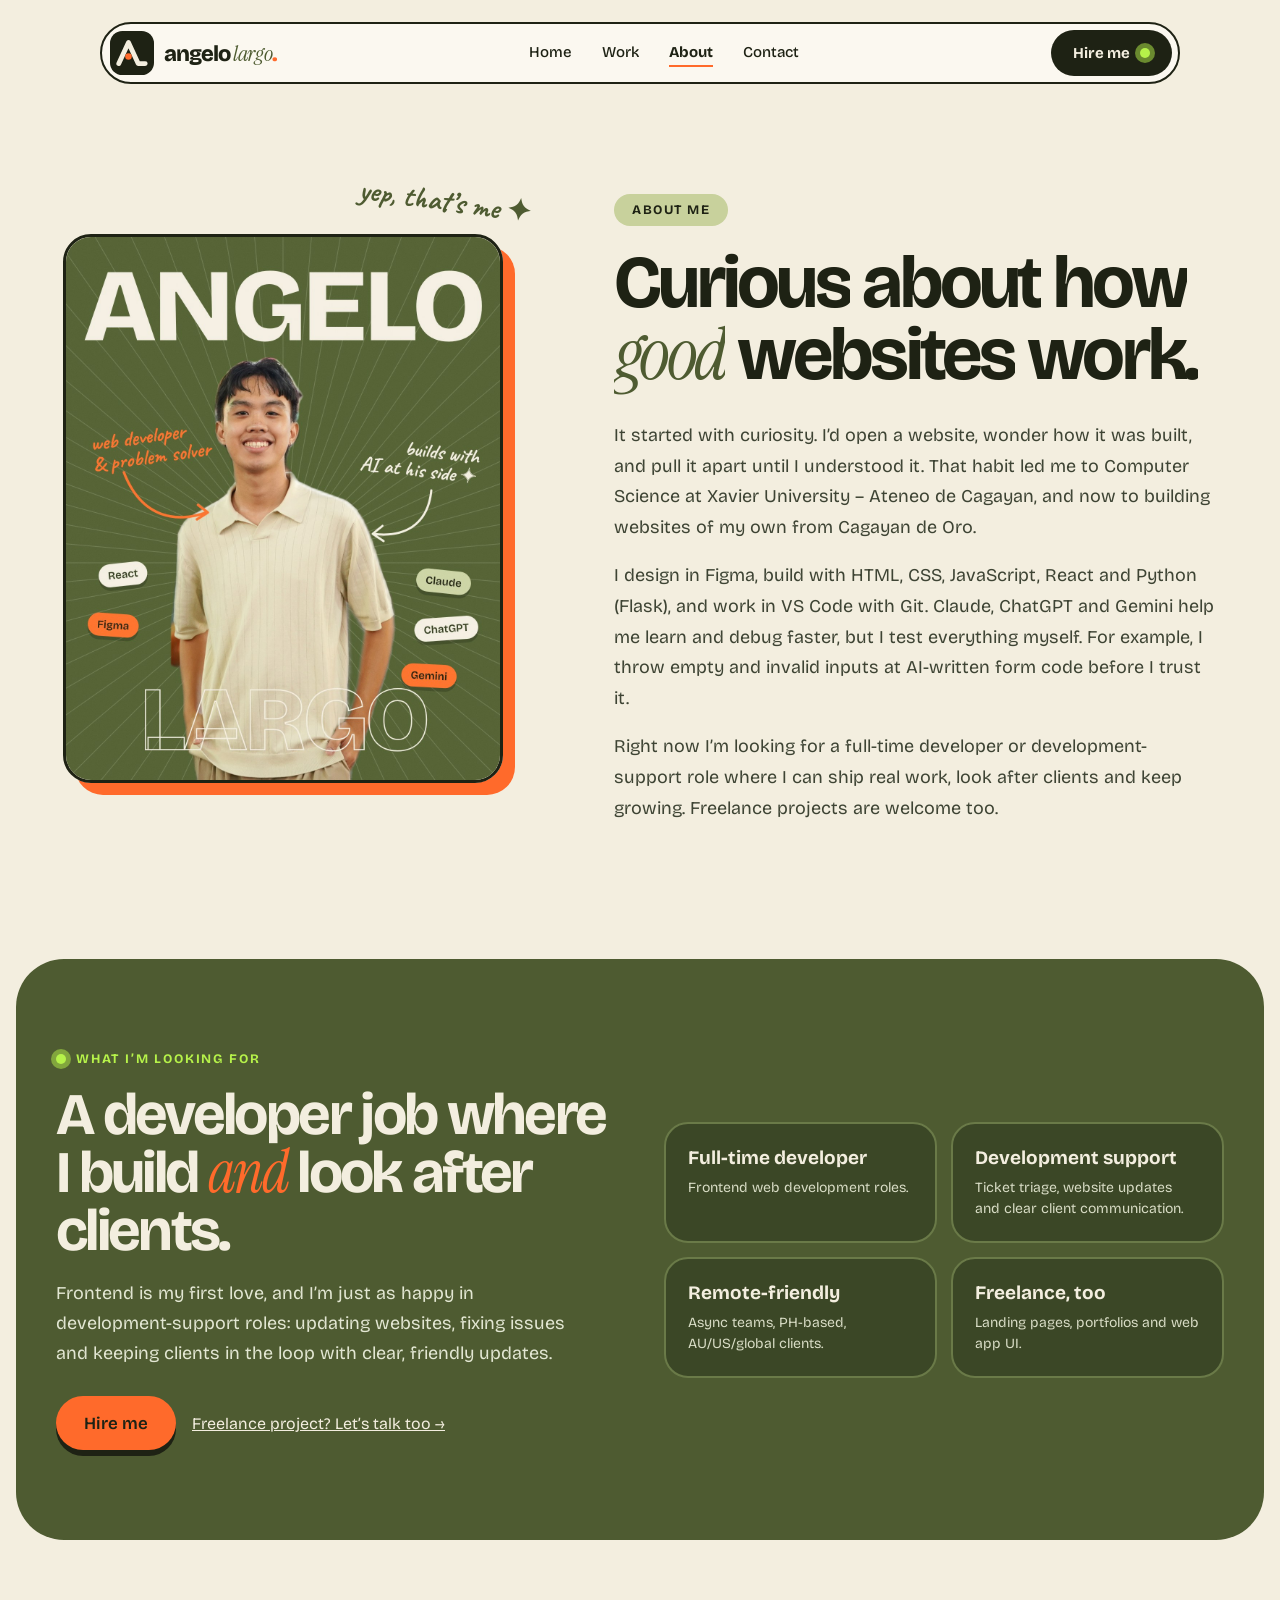
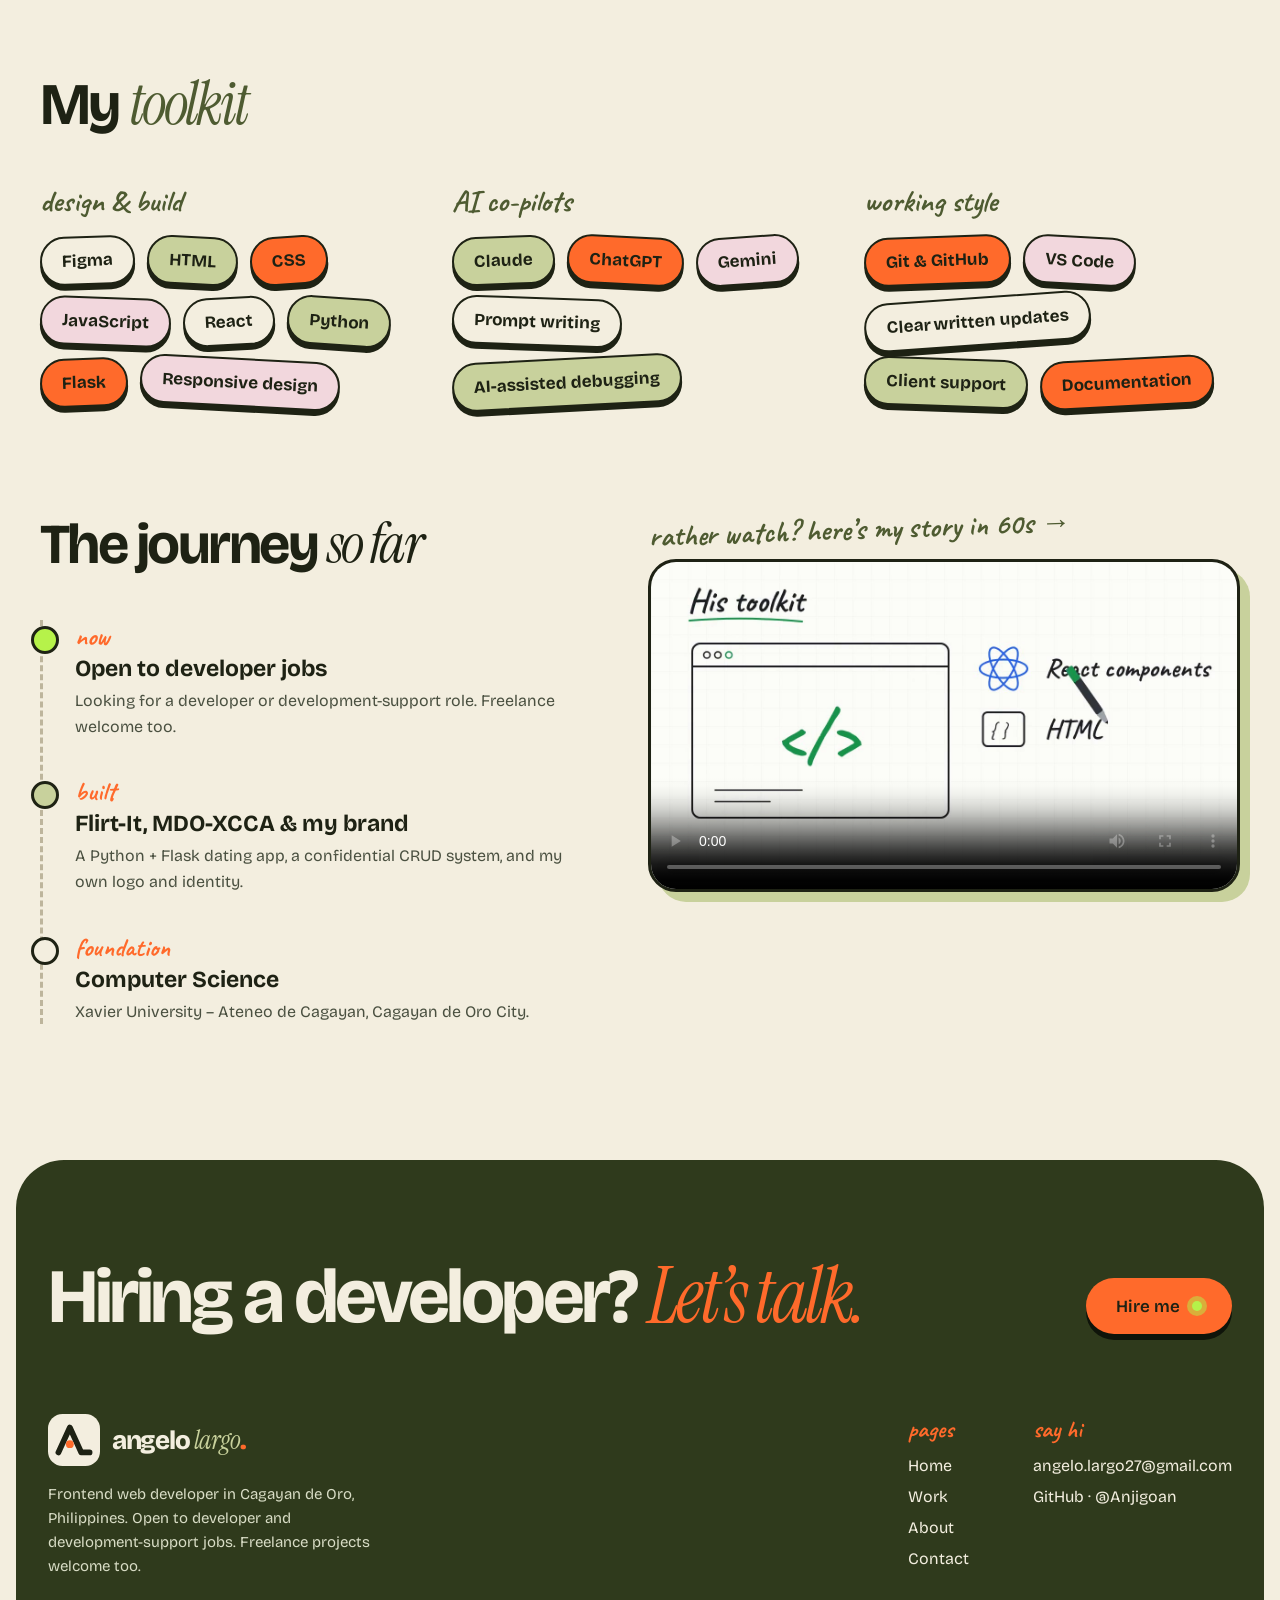
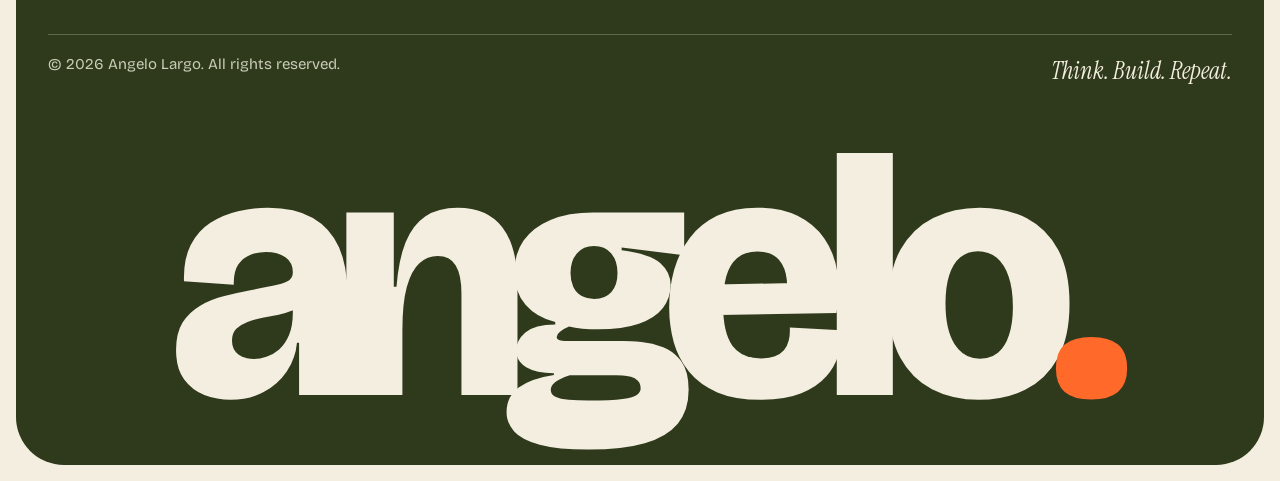
==== commit 2d3b7ebf: "Make the site header sticky Move the header out of the hero boxes so it can stay fixed on every page" ====
--- a/about.html
+++ b/about.html
@@ -148,10 +148,10 @@
   }
   </script>
 </head>
-<body>
+<body class="page-about">
   <a class="skip-link" href="#main">Skip to content</a>
   <div class="page">
-  <header class="site-header">
+  <header class="site-header" data-site-header>
     <div class="nav-bar">
       <a class="brand" href="/" aria-label="Angelo Largo, home">
         <svg width="44" height="44" viewBox="0 0 100 100" aria-hidden="true"><rect width="100" height="100" rx="28" fill="#1E2214"></rect><path d="M20 74 L42 26 L64 74 H80" fill="none" stroke="#F3EEDF" stroke-width="11" stroke-linecap="round" stroke-linejoin="round"></path><circle cx="42" cy="58" r="7.5" fill="#FF6A2B"></circle></svg>
--- a/styles.css
+++ b/styles.css
@@ -26,6 +26,10 @@
 
   --container: 1280px;
   --rev-rotate: 0deg;
+
+  --header-top: 22px;
+  --header-top-scrolled: 10px;
+  --header-height: 60px;
 }
 
 * {
@@ -34,9 +38,13 @@
 
 html {
   scroll-behavior: smooth;
+  scroll-padding-top: calc(var(--header-top-scrolled) + var(--header-height) + 24px);
 }
 
 body {
+  /* Set here so the per-page --header-top values below are picked up. */
+  --header-space: calc(var(--header-top) + var(--header-height));
+
   margin: 0;
   color: var(--color-ink);
   background: var(--color-cream);
@@ -45,6 +53,11 @@
 
 .page-home {
   --rev-rotate: 1.5deg;
+  --header-top: 38px;
+}
+
+.page-work {
+  --header-top: 60px;
 }
 
 img,
@@ -312,13 +325,23 @@
 
 /* Navigation */
 
+/* Fixed, not sticky: the hero boxes clip overflow, which would trap a sticky header. */
 .site-header {
-  position: relative;
-  z-index: 6;
+  position: fixed;
+  top: 0;
+  right: 0;
+  left: 0;
+  z-index: 100;
   display: flex;
   justify-content: center;
-  padding: 22px 20px 0;
+  padding: var(--header-top) 20px 0;
   color: var(--color-ink);
+  pointer-events: none;
+  transition: transform 0.3s var(--ease-soft);
+}
+
+.site-header.is-scrolled {
+  transform: translateY(calc(var(--header-top-scrolled) - var(--header-top)));
 }
 
 .nav-bar {
@@ -332,6 +355,12 @@
   border: 2px solid var(--color-ink);
   border-radius: 999px;
   background: var(--color-paper);
+  pointer-events: auto;
+  transition: box-shadow 0.3s;
+}
+
+.is-scrolled .nav-bar {
+  box-shadow: 0 5px 0 var(--color-ink);
 }
 
 .brand {
@@ -418,13 +447,15 @@
 
 .nav-panel {
   position: absolute;
-  top: 88px;
+  top: calc(var(--header-space) + 8px);
   right: 20px;
   left: 20px;
-  z-index: 60;
-  display: flex;
+  display: flex;
+  overflow-y: auto;
   flex-direction: column;
   gap: 6px;
+  max-height: calc(100dvh - var(--header-space) - 32px);
+  pointer-events: auto;
   padding: 22px 24px 24px;
   border: 2px solid var(--color-ink);
   border-radius: 30px;
@@ -538,7 +569,7 @@
   position: relative;
   z-index: 1;
   display: block;
-  margin-top: 56px;
+  padding-top: calc(var(--header-top) + var(--header-height) - 16px + 56px);
   color: var(--color-cream);
   font-size: clamp(110px, 21vw, 330px);
   font-weight: 800;
@@ -1346,7 +1377,7 @@
 
 .work-hero {
   position: relative;
-  padding: 22px 20px 90px;
+  padding: 0 20px 90px;
   border-radius: 48px;
   background: var(--color-sage);
 }
@@ -1372,7 +1403,7 @@
 .work-hero-copy {
   position: relative;
   z-index: 2;
-  padding-top: 90px;
+  padding-top: calc(var(--header-space) - 16px + 90px);
 }
 
 .work-hero-copy .hand {
@@ -1680,7 +1711,7 @@
 .about-hero {
   align-items: center;
   gap: 88px;
-  padding-top: 112px;
+  padding-top: calc(var(--header-space) + 112px);
   padding-bottom: 120px;
 }
 
@@ -1922,7 +1953,7 @@
 
 .contact {
   gap: 64px;
-  padding-top: 70px;
+  padding-top: calc(var(--header-space) + 70px);
   padding-bottom: 110px;
 }
 
@@ -2501,6 +2532,10 @@
 }
 
 @media (max-width: 860px) {
+  :root {
+    --header-height: 64px;
+  }
+
   .wrap {
     padding-right: 20px;
     padding-left: 20px;
@@ -2527,7 +2562,7 @@
   }
 
   .hero-name {
-    margin-top: 40px;
+    padding-top: calc(var(--header-top) + var(--header-height) - 16px + 40px);
     font-size: 23vw;
     overflow-wrap: normal;
   }
@@ -2577,7 +2612,7 @@
 
   .about-hero {
     gap: 56px;
-    padding-top: 88px;
+    padding-top: calc(var(--header-space) + 88px);
   }
 
   .case-media {
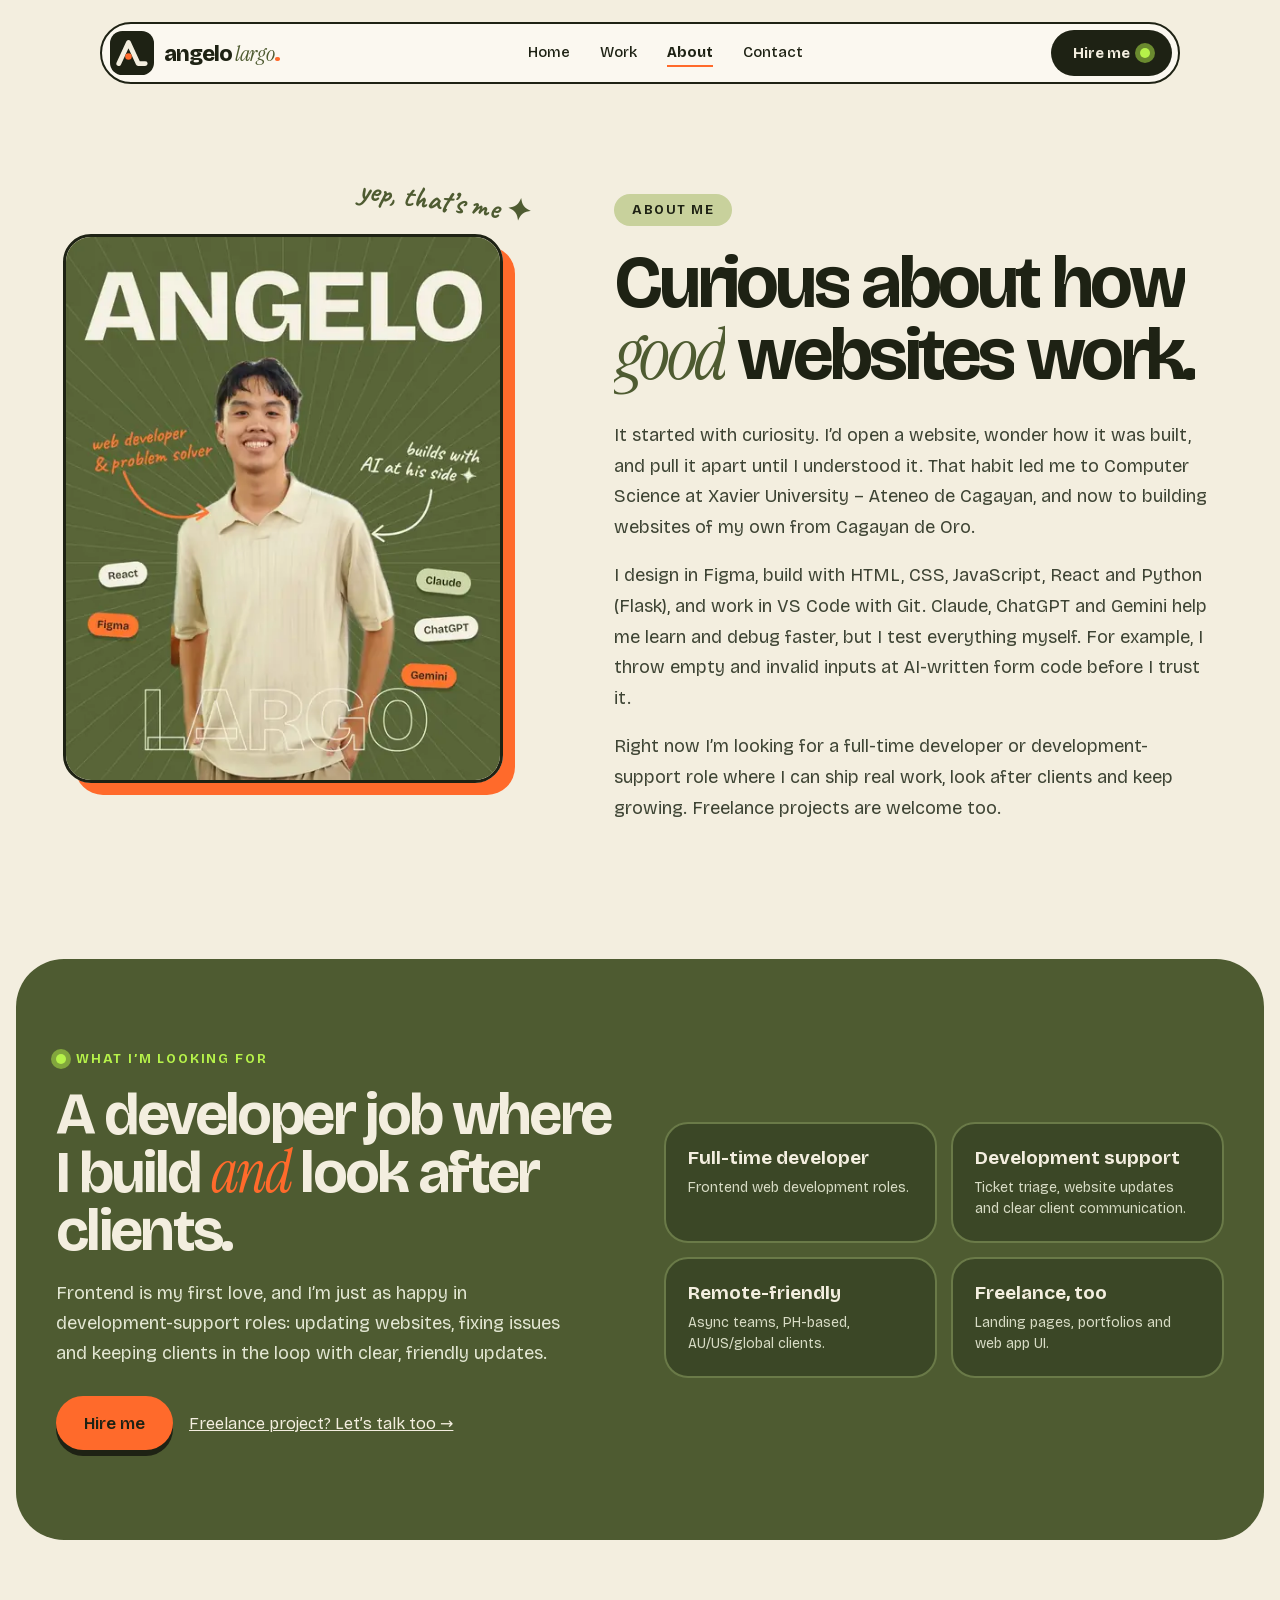
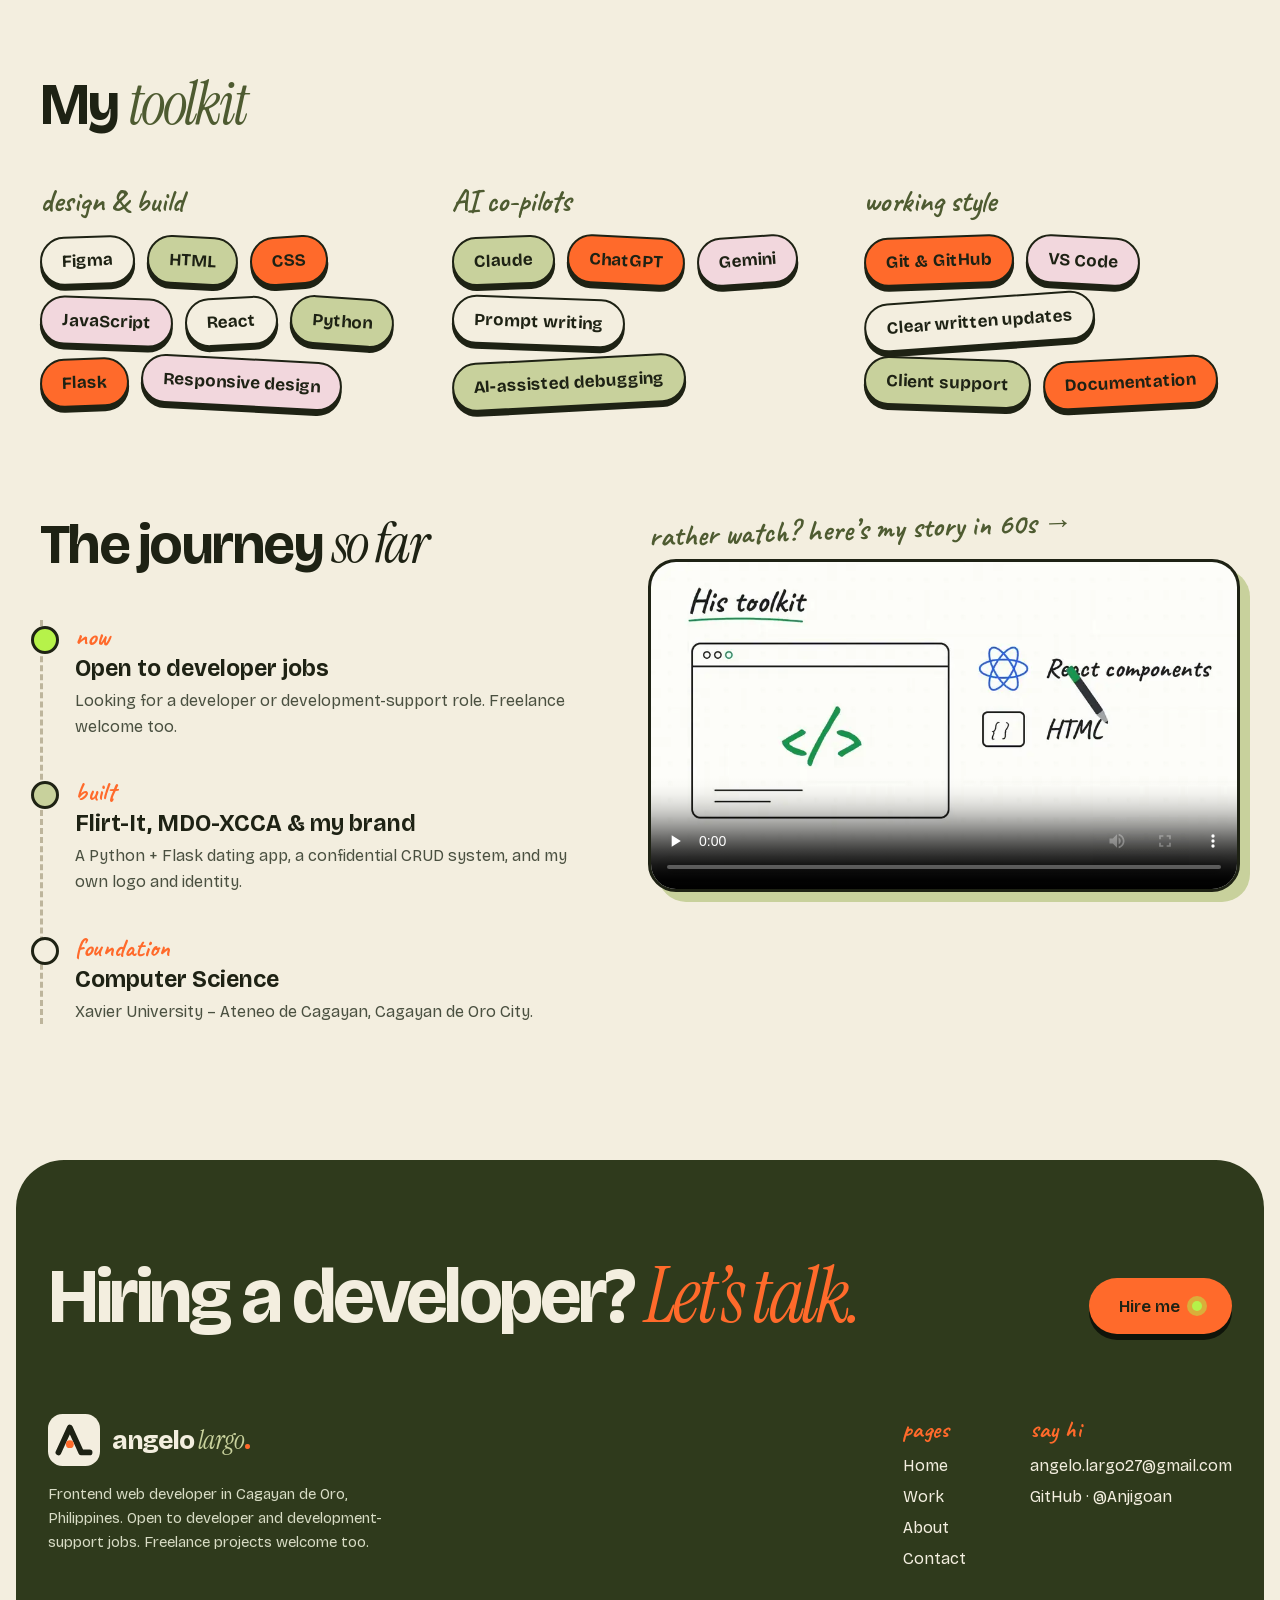
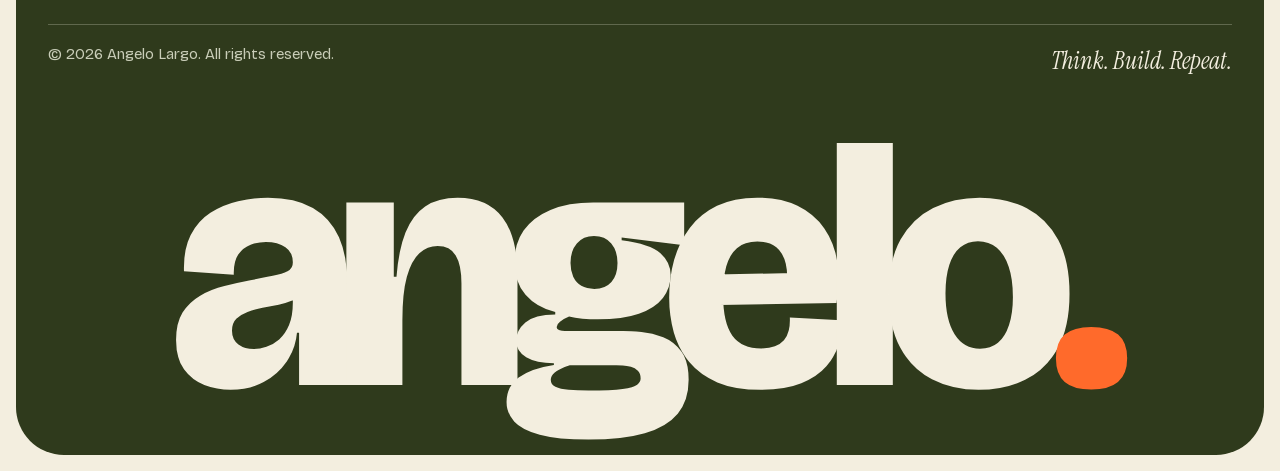
==== commit 2c684979: "Speed up page loads and fix accessibility issues Serve responsive WebP images, self-host the fonts, " ====
--- a/about.html
+++ b/about.html
@@ -26,9 +26,8 @@
   <meta name="twitter:image:alt" content="Angelo Largo logo on business cards, an app icon and a sticker">
   <link rel="icon" href="/assets/favicon.svg" type="image/svg+xml">
   <link rel="apple-touch-icon" href="/assets/apple-touch-icon.png">
-  <link rel="preconnect" href="https://fonts.googleapis.com">
-  <link rel="preconnect" href="https://fonts.gstatic.com" crossorigin>
-  <link href="https://fonts.googleapis.com/css2?family=Bricolage+Grotesque:opsz,wght@12..96,300..800&amp;family=Instrument+Serif:ital@0;1&amp;family=Caveat:wght@600;700&amp;display=swap" rel="stylesheet">
+  <link rel="preload" href="/assets/fonts/bricolage-grotesque.woff2" as="font" type="font/woff2" crossorigin>
+  <link rel="preload" as="image" type="image/webp" imagesrcset="/assets/angelo-poster-480.webp 480w, /assets/angelo-poster-880.webp 880w" imagesizes="(max-width: 860px) 86vw, 440px" fetchpriority="high">
   <link rel="stylesheet" href="/styles.css">
   <script type="application/ld+json">
   {
@@ -181,7 +180,7 @@
   <main id="main">
   <section class="wrap split about-hero">
     <div class="about-photo">
-      <div class="about-photo-frame"><img src="/assets/angelo-poster.jpg" alt="Poster of Angelo Largo surrounded by his tools: React, Figma, Claude, ChatGPT and Gemini" width="1200" height="1500"></div>
+      <div class="about-photo-frame"><img src="/assets/angelo-poster-880.webp" srcset="/assets/angelo-poster-480.webp 480w, /assets/angelo-poster-880.webp 880w" sizes="(max-width: 860px) 86vw, 440px" fetchpriority="high" alt="Poster of Angelo Largo surrounded by his tools: React, Figma, Claude, ChatGPT and Gemini" width="1200" height="1500"></div>
       <p class="hand">yep, that’s me ✦</p>
     </div>
     <div class="about-copy">
@@ -279,7 +278,7 @@
     </div>
     <div class="journey-video">
       <p class="hand">rather watch? here’s my story in 60s →</p>
-      <div class="video-frame"><video src="/assets/intro.mp4" poster="/assets/intro-poster.jpg" controls playsinline preload="metadata" aria-label="Whiteboard explainer video about Angelo Largo"></video></div>
+      <div class="video-frame"><video src="/assets/intro.mp4" poster="/assets/intro-poster-960.webp" controls playsinline preload="none" aria-label="Whiteboard explainer video about Angelo Largo"><track kind="captions" src="/assets/intro.vtt" srclang="en" label="English" default></video></div>
     </div>
   </section>
   </main>
--- a/styles.css
+++ b/styles.css
@@ -1,3 +1,30 @@
+@font-face {
+  font-family: "Bricolage Grotesque";
+  font-style: normal;
+  font-weight: 300 800;
+  font-display: swap;
+  src: url("/assets/fonts/bricolage-grotesque.woff2") format("woff2");
+  unicode-range: U+0000-00FF, U+0131, U+0152-0153, U+02BB-02BC, U+02C6, U+02DA, U+02DC, U+0304, U+0308, U+0329, U+2000-206F, U+20AC, U+2122, U+2191, U+2193, U+2212, U+2215, U+FEFF, U+FFFD;
+}
+
+@font-face {
+  font-family: "Caveat";
+  font-style: normal;
+  font-weight: 600 700;
+  font-display: swap;
+  src: url("/assets/fonts/caveat.woff2") format("woff2");
+  unicode-range: U+0000-00FF, U+0131, U+0152-0153, U+02BB-02BC, U+02C6, U+02DA, U+02DC, U+0304, U+0308, U+0329, U+2000-206F, U+20AC, U+2122, U+2191, U+2193, U+2212, U+2215, U+FEFF, U+FFFD;
+}
+
+@font-face {
+  font-family: "Instrument Serif";
+  font-style: italic;
+  font-weight: 400;
+  font-display: swap;
+  src: url("/assets/fonts/instrument-serif-italic.woff2") format("woff2");
+  unicode-range: U+0000-00FF, U+0131, U+0152-0153, U+02BB-02BC, U+02C6, U+02DA, U+02DC, U+0304, U+0308, U+0329, U+2000-206F, U+20AC, U+2122, U+2191, U+2193, U+2212, U+2215, U+FEFF, U+FFFD;
+}
+
 :root {
   --font-body: "Bricolage Grotesque", system-ui, sans-serif;
   --font-accent: "Instrument Serif", Georgia, serif;
@@ -589,7 +616,7 @@
   height: min(720px, 80%);
   filter: drop-shadow(0 30px 40px rgba(20, 26, 10, 0.35));
   transform: translateX(-50%);
-  animation: portrait-in 1.4s var(--ease-soft) 0.7s backwards;
+  animation: portrait-in 1s var(--ease-soft) backwards;
 }
 
 .hero-surname {
@@ -1123,7 +1150,7 @@
   align-items: center;
   gap: 56px;
   padding-top: 40px;
-  padding-bottom: 120px;
+  padding-bottom: 56px;
 }
 
 .intro-copy {
@@ -1188,7 +1215,7 @@
 /* Home client support */
 
 .support {
-  padding-top: 120px;
+  padding-top: 56px;
   padding-bottom: 40px;
 }
 
@@ -2386,9 +2413,9 @@
   }
 }
 
+/* Transform only: fading here makes text fail contrast checks while it's on its way in. */
 @keyframes reveal {
   from {
-    opacity: 0;
     transform: translateY(70px) rotate(var(--rev-rotate));
   }
 
@@ -2431,7 +2458,6 @@
 
 @keyframes rise {
   from {
-    opacity: 0;
     transform: translateY(60%) rotate(6deg);
   }
 }
@@ -2444,8 +2470,7 @@
 
 @keyframes portrait-in {
   from {
-    opacity: 0;
-    transform: translate(-50%, 80px);
+    transform: translate(-50%, 40px);
   }
 }
 
@@ -2615,6 +2640,14 @@
     padding-top: calc(var(--header-space) + 88px);
   }
 
+  .intro {
+    padding-bottom: 32px;
+  }
+
+  .support {
+    padding-top: 40px;
+  }
+
   .case-media {
     margin-bottom: 36px;
   }
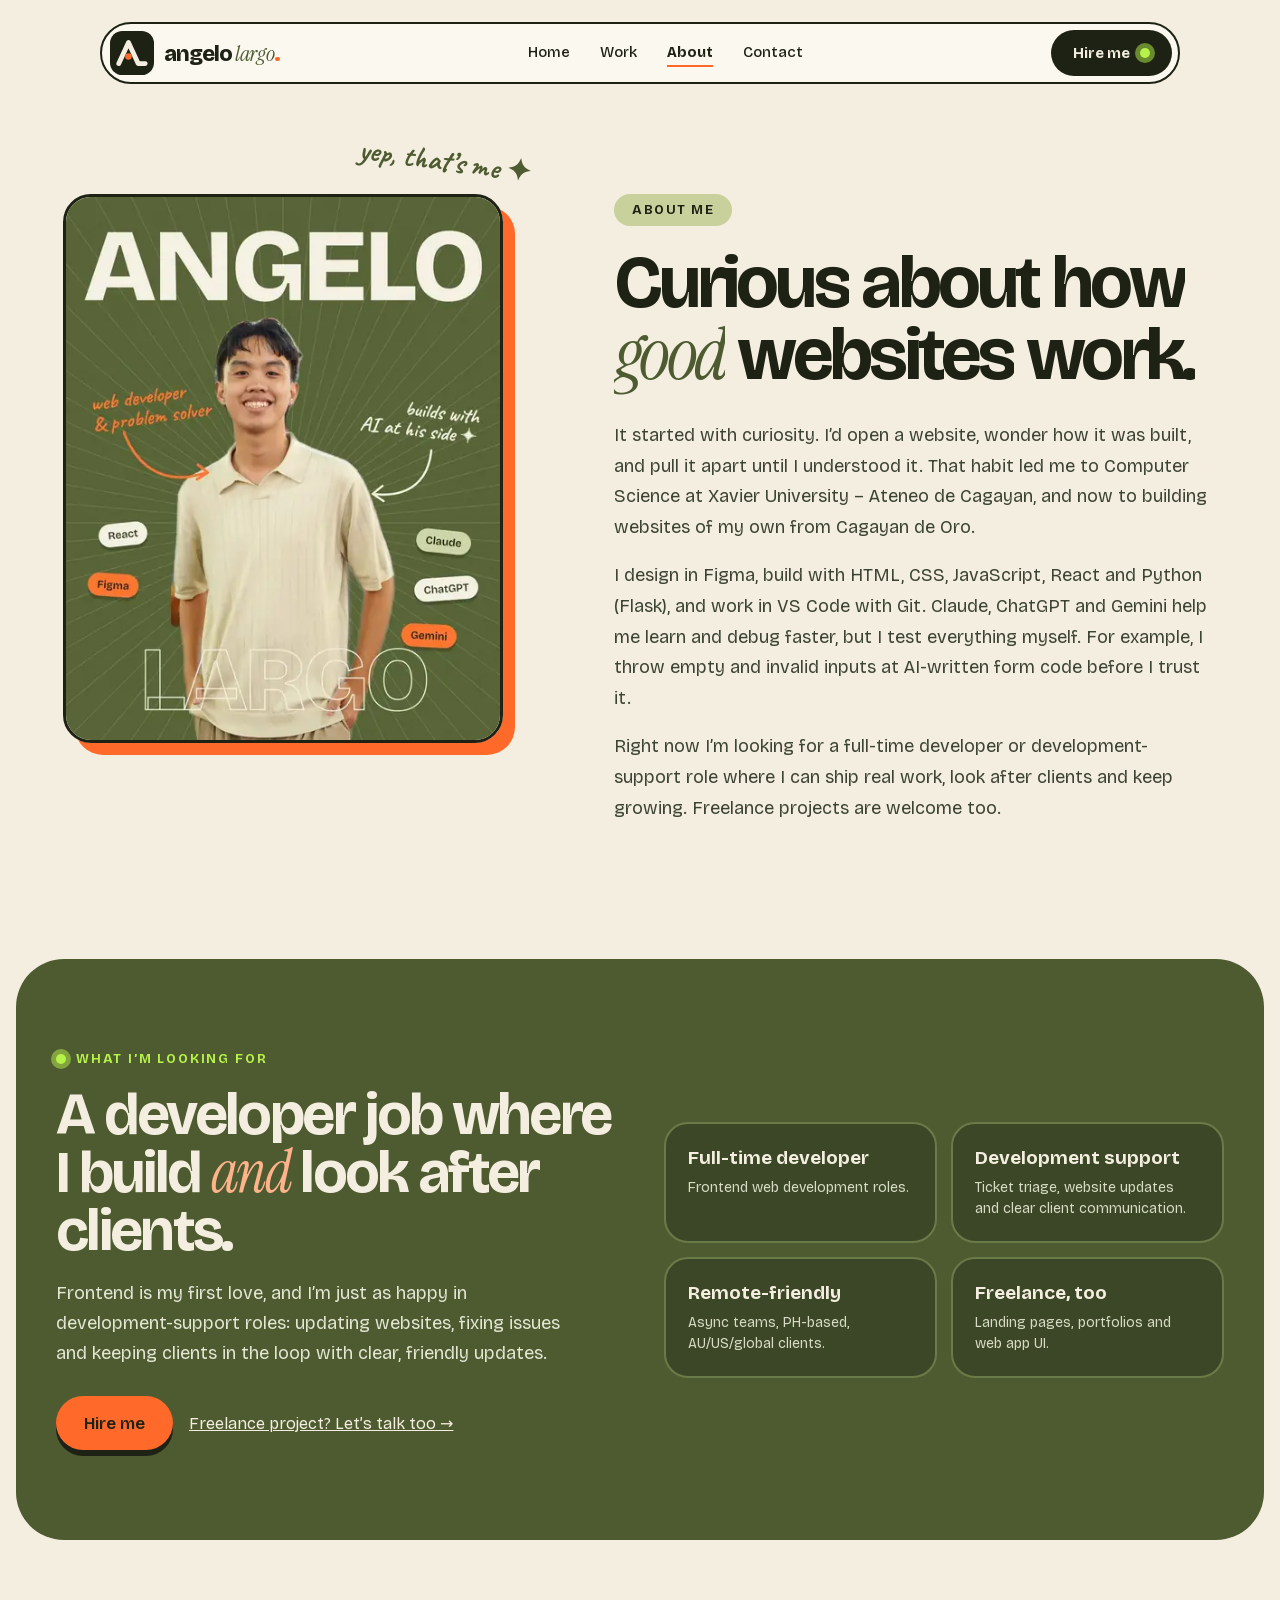
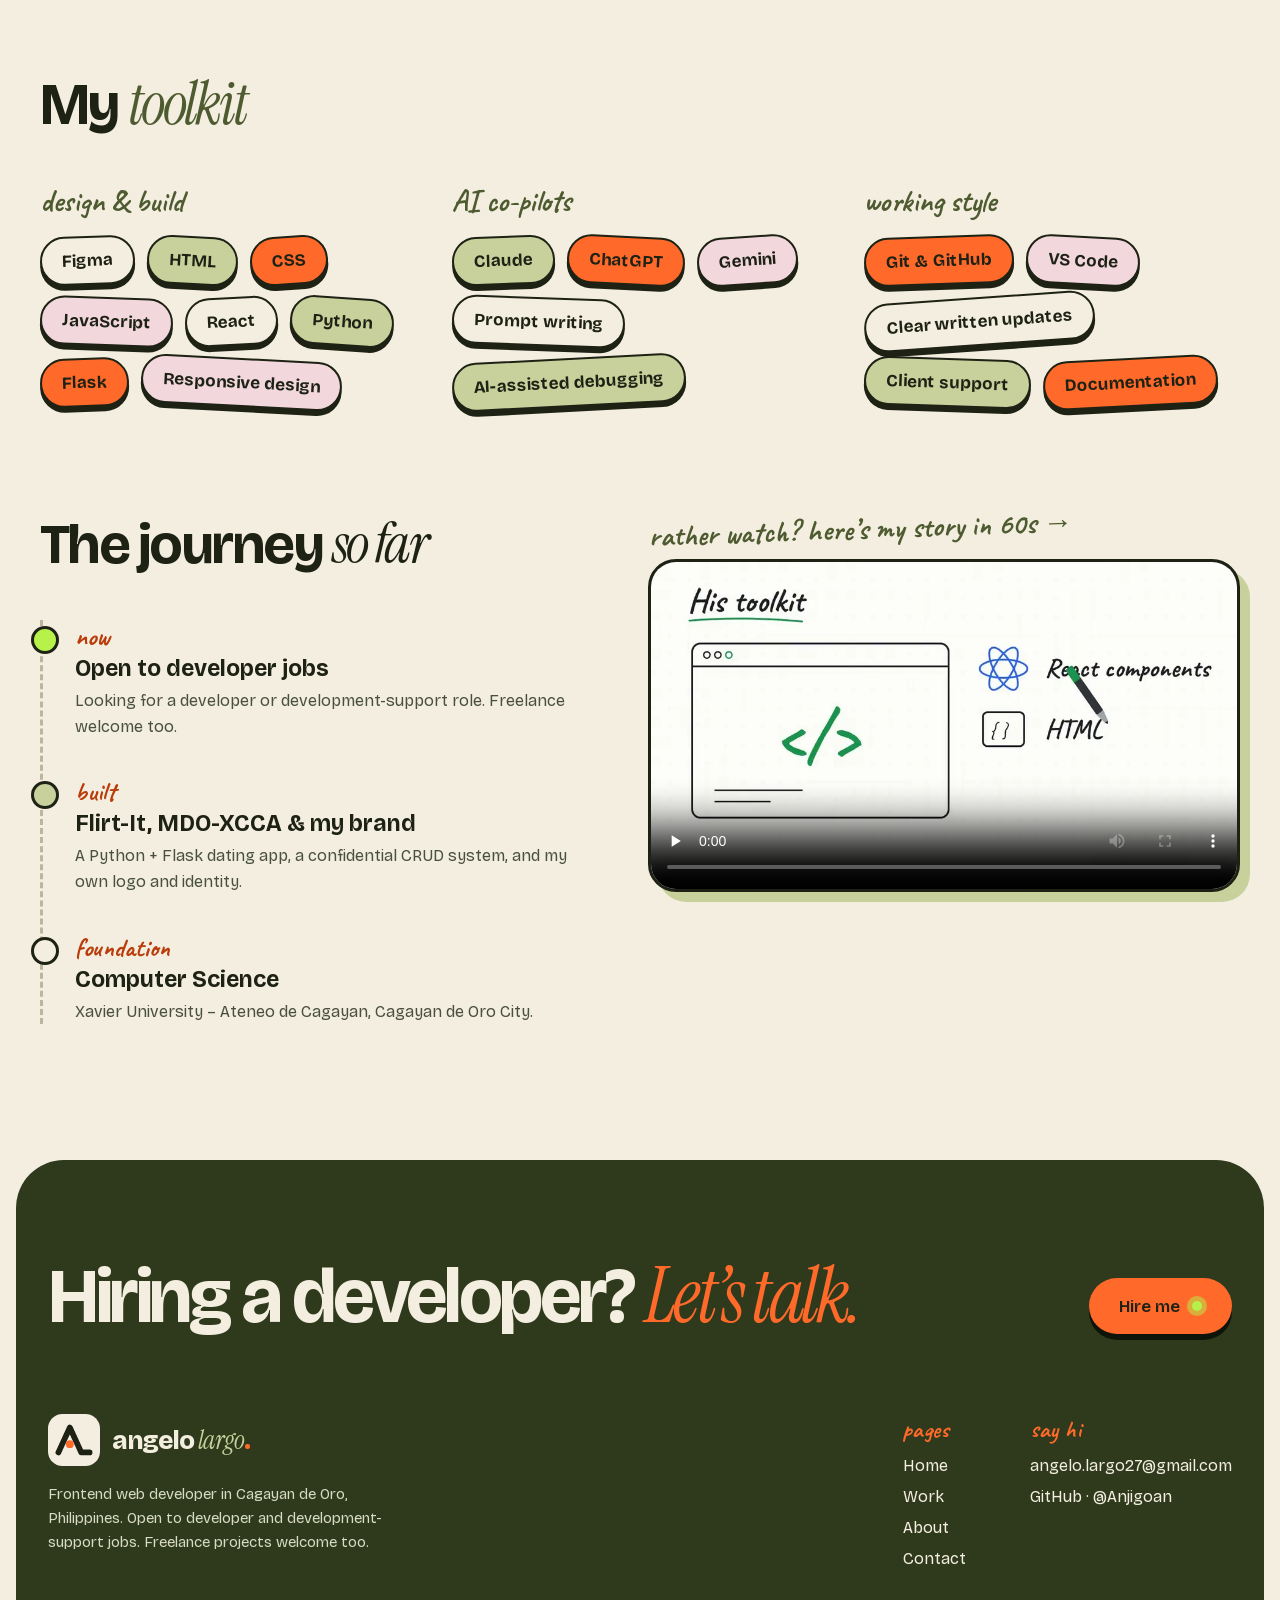
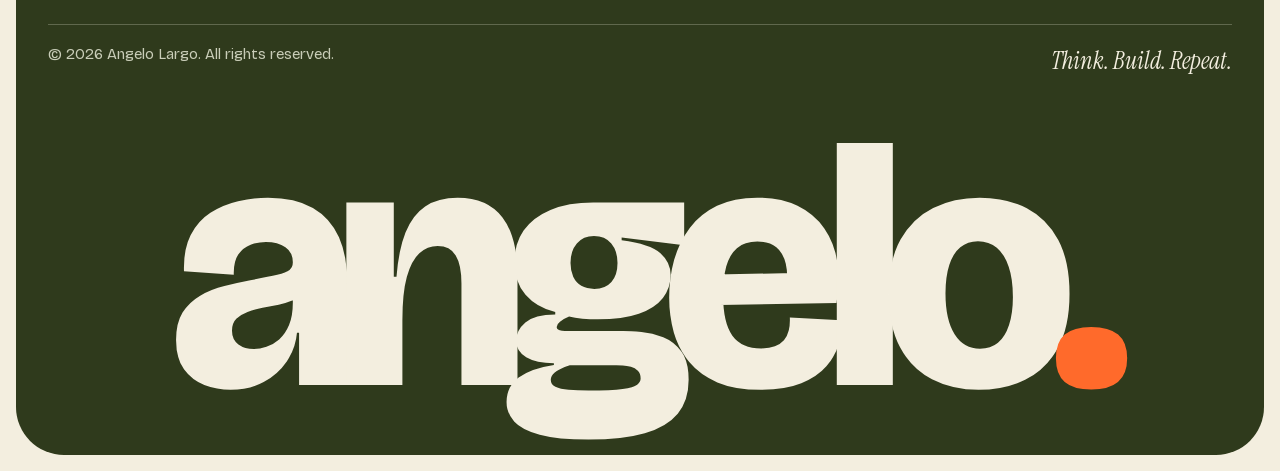
==== commit 0c46ff24: "Reach full PageSpeed scores and add video captions Fix text contrast, the hero badge's link name and" ====
--- a/about.html
+++ b/about.html
@@ -118,12 +118,13 @@
         "@type": "VideoObject",
         "@id": "https://angelo-largo-portfolio.vercel.app/#intro-video",
         "name": "Angelo Largo: 60-second intro",
-        "description": "A whiteboard explainer covering who Angelo Largo is, the tools he uses, how he works with AI, and what he has built.",
+        "description": "A whiteboard animation covering who Angelo Largo is, the tools he uses, how he works with AI, and what he has built.",
         "thumbnailUrl": "https://angelo-largo-portfolio.vercel.app/assets/intro-poster.jpg",
         "contentUrl": "https://angelo-largo-portfolio.vercel.app/assets/intro.mp4",
         "uploadDate": "2026-11-05",
         "duration": "PT58S",
-        "inLanguage": "en"
+        "inLanguage": "en",
+        "transcript": "A whiteboard animation with background music and no narration. On screen: Hi, meet Angelo Largo. His background: Computer Science, Xavier University – Ateneo de Cagayan; hunting for dev jobs; Cagayan de Oro, Philippines. His toolkit: React components, HTML and CSS, and responsive layouts, desktop plus mobile from day one. His AI copilots: Claude and ChatGPT. How he works: Plan, Build, Check, Ship. Real projects: Flirt-It, a web app, and MDO-XCCA, a collection system with CRUD, under NDA. Open to developer jobs and freelance. Think. Build. Repeat."
       },
       {
         "@type": "BreadcrumbList",
@@ -278,7 +279,7 @@
     </div>
     <div class="journey-video">
       <p class="hand">rather watch? here’s my story in 60s →</p>
-      <div class="video-frame"><video src="/assets/intro.mp4" poster="/assets/intro-poster-960.webp" controls playsinline preload="none" aria-label="Whiteboard explainer video about Angelo Largo"><track kind="captions" src="/assets/intro.vtt" srclang="en" label="English" default></video></div>
+      <div class="video-frame"><video src="/assets/intro.mp4" poster="/assets/intro-poster-960.webp" controls playsinline preload="none" aria-label="Whiteboard explainer video about Angelo Largo"><track kind="captions" src="/assets/intro.vtt" srclang="en" label="English"></video></div>
     </div>
   </section>
   </main>
@@ -324,6 +325,6 @@
   </footer>
   </div>
 
-  <script src="/script.js"></script>
+  <script src="/script.js" defer></script>
 </body>
 </html>
--- a/styles.css
+++ b/styles.css
@@ -1,3 +1,13 @@
+/* Arial tuned to Bricolage's size, so text barely moves when the real font loads. */
+@font-face {
+  font-family: "Bricolage Fallback";
+  src: local("Arial"), local("Roboto");
+  size-adjust: 92%;
+  ascent-override: 101%;
+  descent-override: 29%;
+  line-gap-override: 0%;
+}
+
 @font-face {
   font-family: "Bricolage Grotesque";
   font-style: normal;
@@ -26,7 +36,7 @@
 }
 
 :root {
-  --font-body: "Bricolage Grotesque", system-ui, sans-serif;
+  --font-body: "Bricolage Grotesque", "Bricolage Fallback", system-ui, sans-serif;
   --font-accent: "Instrument Serif", Georgia, serif;
   --font-hand: "Caveat", cursive;
 
@@ -40,6 +50,8 @@
   --color-sage: #c8d19c;
   --color-sage-soft: #e3e8c8;
   --color-orange: #ff6a2b;
+  --color-orange-text: #b93c0a;
+  --color-orange-soft: #ffb38a;
   --color-lime: #b6f24a;
   --color-pink: #f2d7dd;
   --color-muted: #4a5040;
@@ -834,6 +846,14 @@
   background: var(--color-orange);
 }
 
+/* Keeps the whole badge clickable, while the spinning text stays out of the link's name. */
+.available-badge-core::after {
+  position: absolute;
+  inset: -43px;
+  content: "";
+  border-radius: 50%;
+}
+
 /* Home statement */
 
 .statement {
@@ -1177,7 +1197,7 @@
 
 .intro-copy .hand {
   display: inline-block;
-  color: var(--color-orange);
+  color: var(--color-orange-text);
   font-size: 32px;
   transform: rotate(-4deg);
 }
@@ -1304,7 +1324,7 @@
 }
 
 .ai-note .hand {
-  color: var(--color-orange);
+  color: var(--color-orange-text);
   font-size: 30px;
   transform: rotate(-3deg);
 }
@@ -1736,7 +1756,7 @@
 /* About */
 
 .about-hero {
-  align-items: center;
+  align-items: flex-start;
   gap: 88px;
   padding-top: calc(var(--header-space) + 112px);
   padding-bottom: 120px;
@@ -1815,6 +1835,10 @@
 .looking-for .eyebrow {
   color: var(--color-lime);
   font-size: 13px;
+}
+
+.looking-for .text-orange {
+  color: var(--color-orange-soft);
 }
 
 .looking-for h2 {
@@ -1944,7 +1968,7 @@
 
 .timeline .hand {
   margin-bottom: 2px;
-  color: var(--color-orange);
+  color: var(--color-orange-text);
   font-size: 26px;
 }
 
@@ -2007,7 +2031,7 @@
 }
 
 .contact-intro h1 .it {
-  color: var(--color-orange);
+  color: var(--color-orange-text);
   letter-spacing: -0.03em;
 }
 
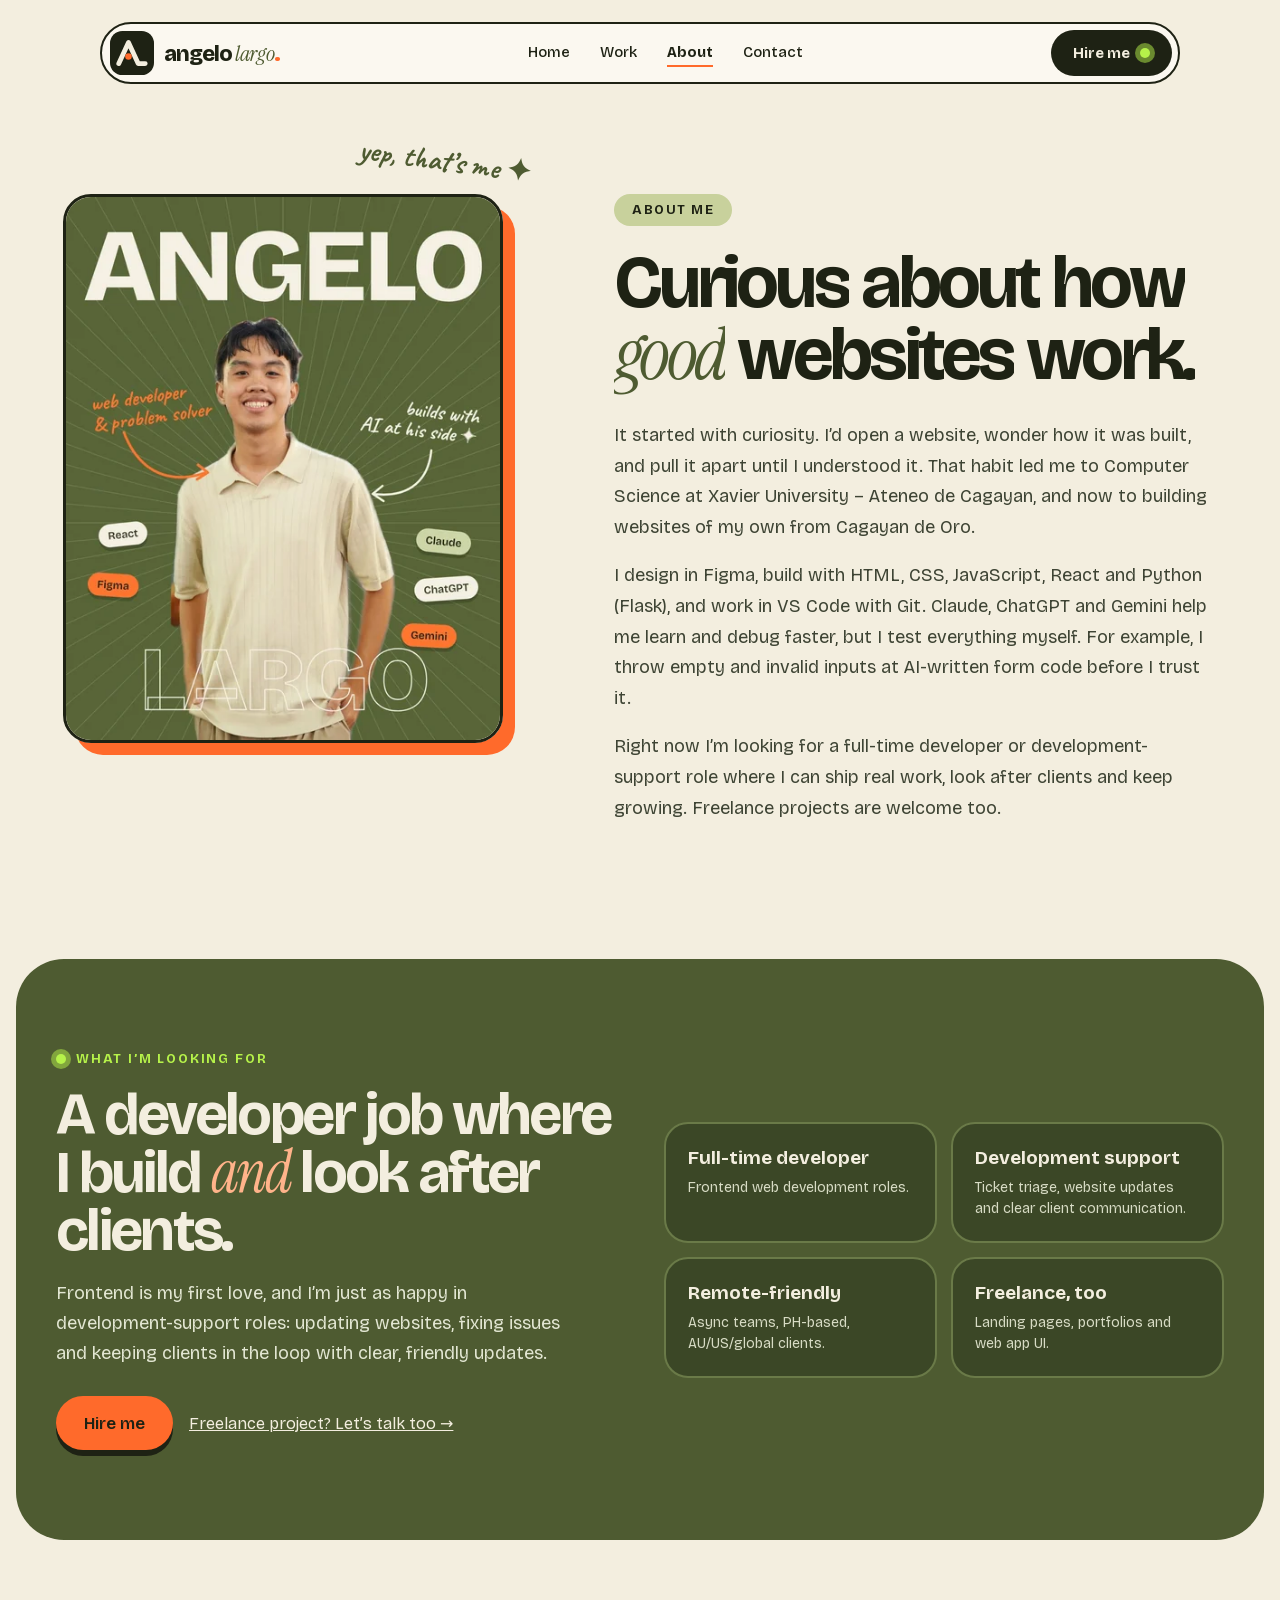
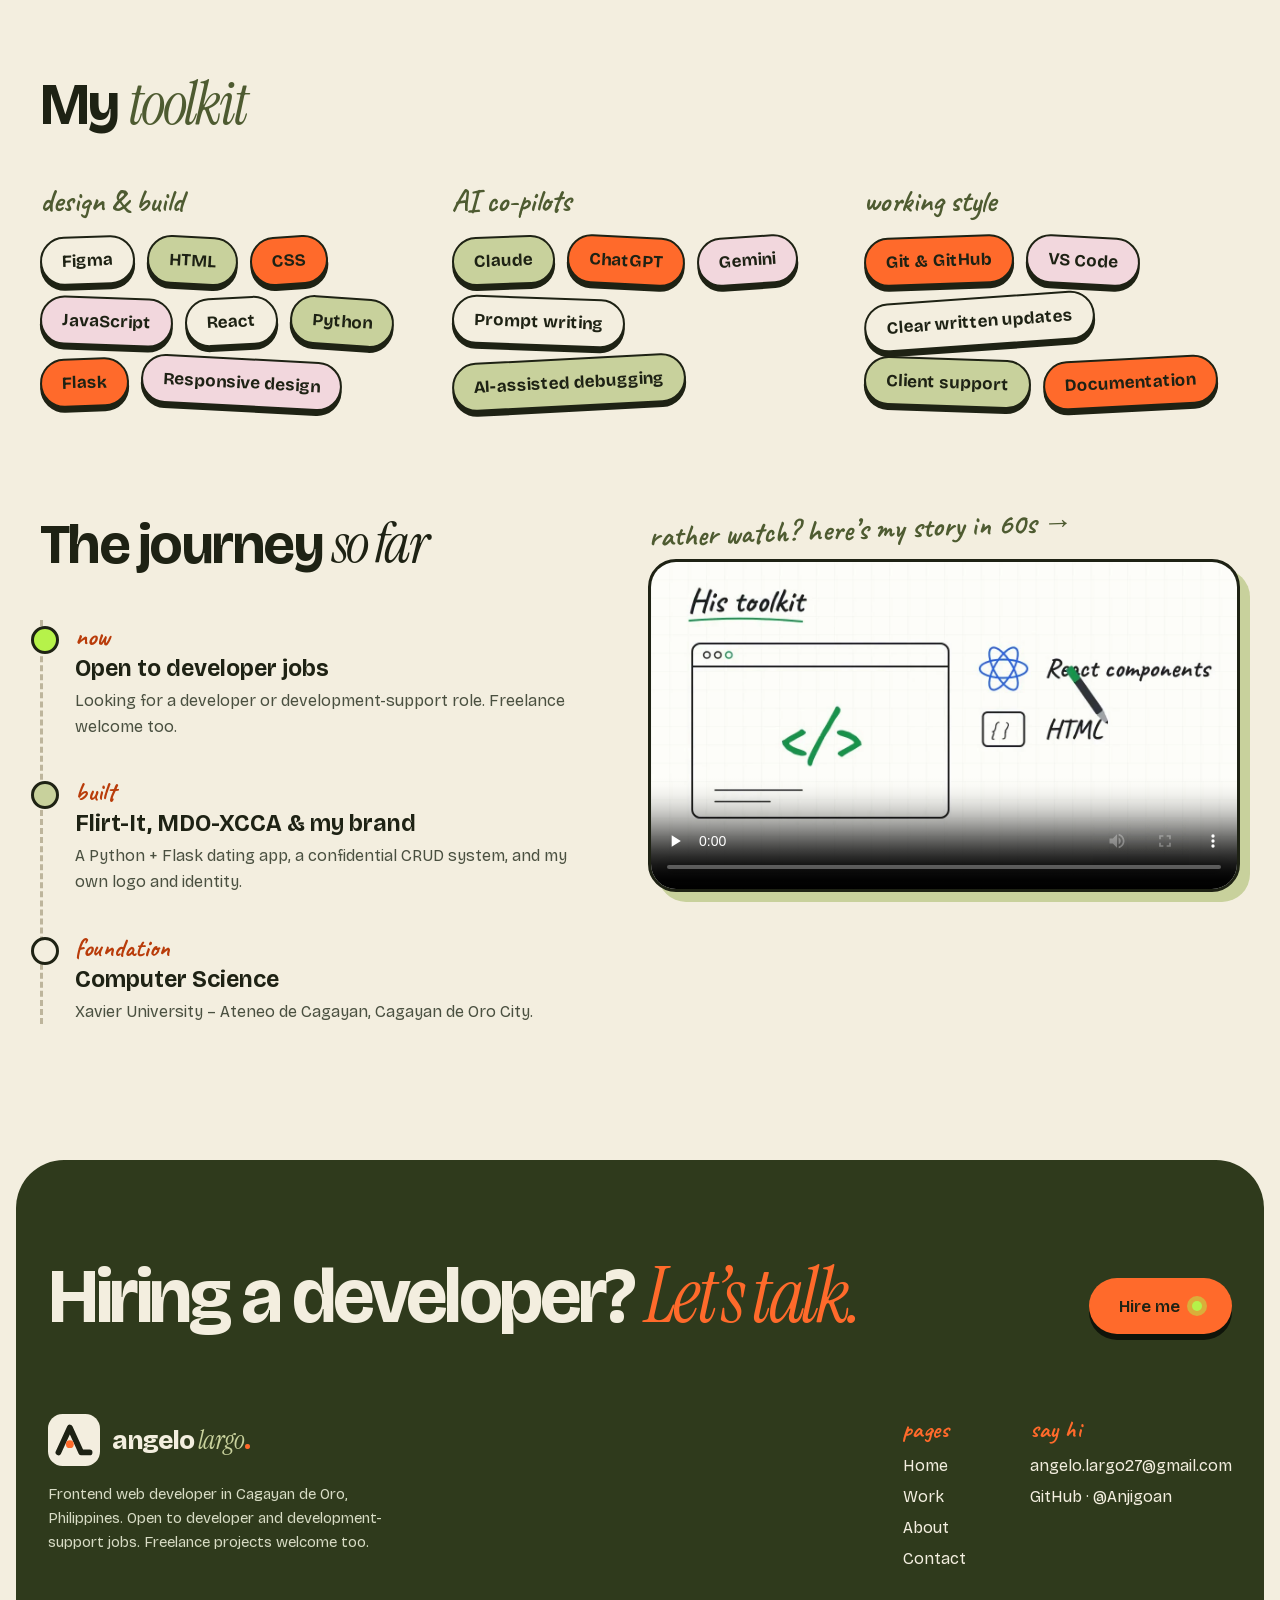
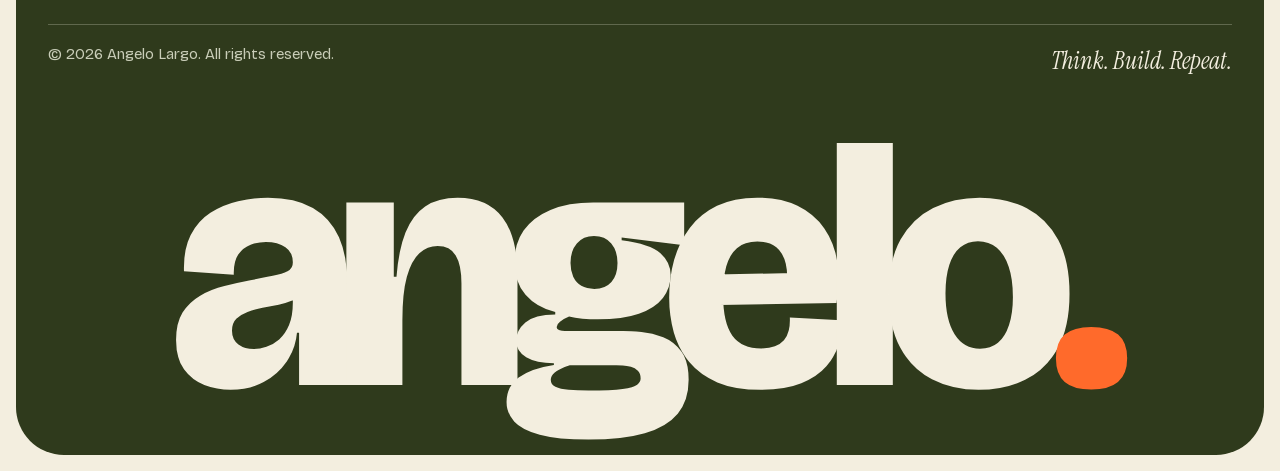
==== commit a018221f: "Restore HD image quality Rebuild every WebP from the originals at higher quality, and add full-size " ====
--- a/about.html
+++ b/about.html
@@ -26,8 +26,8 @@
   <meta name="twitter:image:alt" content="Angelo Largo logo on business cards, an app icon and a sticker">
   <link rel="icon" href="/assets/favicon.svg" type="image/svg+xml">
   <link rel="apple-touch-icon" href="/assets/apple-touch-icon.png">
-  <link rel="preload" href="/assets/fonts/bricolage-grotesque.woff2" as="font" type="font/woff2" crossorigin>
-  <link rel="preload" as="image" type="image/webp" imagesrcset="/assets/angelo-poster-480.webp 480w, /assets/angelo-poster-880.webp 880w" imagesizes="(max-width: 860px) 86vw, 440px" fetchpriority="high">
+  <link rel="preload" as="image" type="image/webp" imagesrcset="/assets/angelo-poster-480.webp 480w, /assets/angelo-poster-880.webp 880w, /assets/angelo-poster-1200.webp 1200w" imagesizes="(max-width: 860px) 86vw, 440px" fetchpriority="high">
+  <link rel="preload" href="/assets/fonts/instrument-serif-italic.woff2" as="font" type="font/woff2" crossorigin>
   <link rel="stylesheet" href="/styles.css">
   <script type="application/ld+json">
   {
@@ -181,7 +181,7 @@
   <main id="main">
   <section class="wrap split about-hero">
     <div class="about-photo">
-      <div class="about-photo-frame"><img src="/assets/angelo-poster-880.webp" srcset="/assets/angelo-poster-480.webp 480w, /assets/angelo-poster-880.webp 880w" sizes="(max-width: 860px) 86vw, 440px" fetchpriority="high" alt="Poster of Angelo Largo surrounded by his tools: React, Figma, Claude, ChatGPT and Gemini" width="1200" height="1500"></div>
+      <div class="about-photo-frame"><img src="/assets/angelo-poster-1200.webp" srcset="/assets/angelo-poster-480.webp 480w, /assets/angelo-poster-880.webp 880w, /assets/angelo-poster-1200.webp 1200w" sizes="(max-width: 860px) 86vw, 440px" fetchpriority="high" alt="Poster of Angelo Largo surrounded by his tools: React, Figma, Claude, ChatGPT and Gemini" width="1200" height="1500"></div>
       <p class="hand">yep, that’s me ✦</p>
     </div>
     <div class="about-copy">
@@ -279,7 +279,7 @@
     </div>
     <div class="journey-video">
       <p class="hand">rather watch? here’s my story in 60s →</p>
-      <div class="video-frame"><video src="/assets/intro.mp4" poster="/assets/intro-poster-960.webp" controls playsinline preload="none" aria-label="Whiteboard explainer video about Angelo Largo"><track kind="captions" src="/assets/intro.vtt" srclang="en" label="English"></video></div>
+      <div class="video-frame"><video src="/assets/intro.mp4" poster="/assets/intro-poster-1280.webp" controls playsinline preload="none" aria-label="Whiteboard explainer video about Angelo Largo"><track kind="captions" src="/assets/intro.vtt" srclang="en" label="English"></video></div>
     </div>
   </section>
   </main>
--- a/styles.css
+++ b/styles.css
@@ -9,6 +9,13 @@
 }
 
 @font-face {
+  font-family: "Instrument Fallback";
+  font-style: italic;
+  src: local("Georgia Italic"), local("Times New Roman Italic");
+  size-adjust: 84%;
+}
+
+@font-face {
   font-family: "Bricolage Grotesque";
   font-style: normal;
   font-weight: 300 800;
@@ -37,7 +44,7 @@
 
 :root {
   --font-body: "Bricolage Grotesque", "Bricolage Fallback", system-ui, sans-serif;
-  --font-accent: "Instrument Serif", Georgia, serif;
+  --font-accent: "Instrument Serif", "Instrument Fallback", Georgia, serif;
   --font-hand: "Caveat", cursive;
 
   --color-ink: #1e2214;
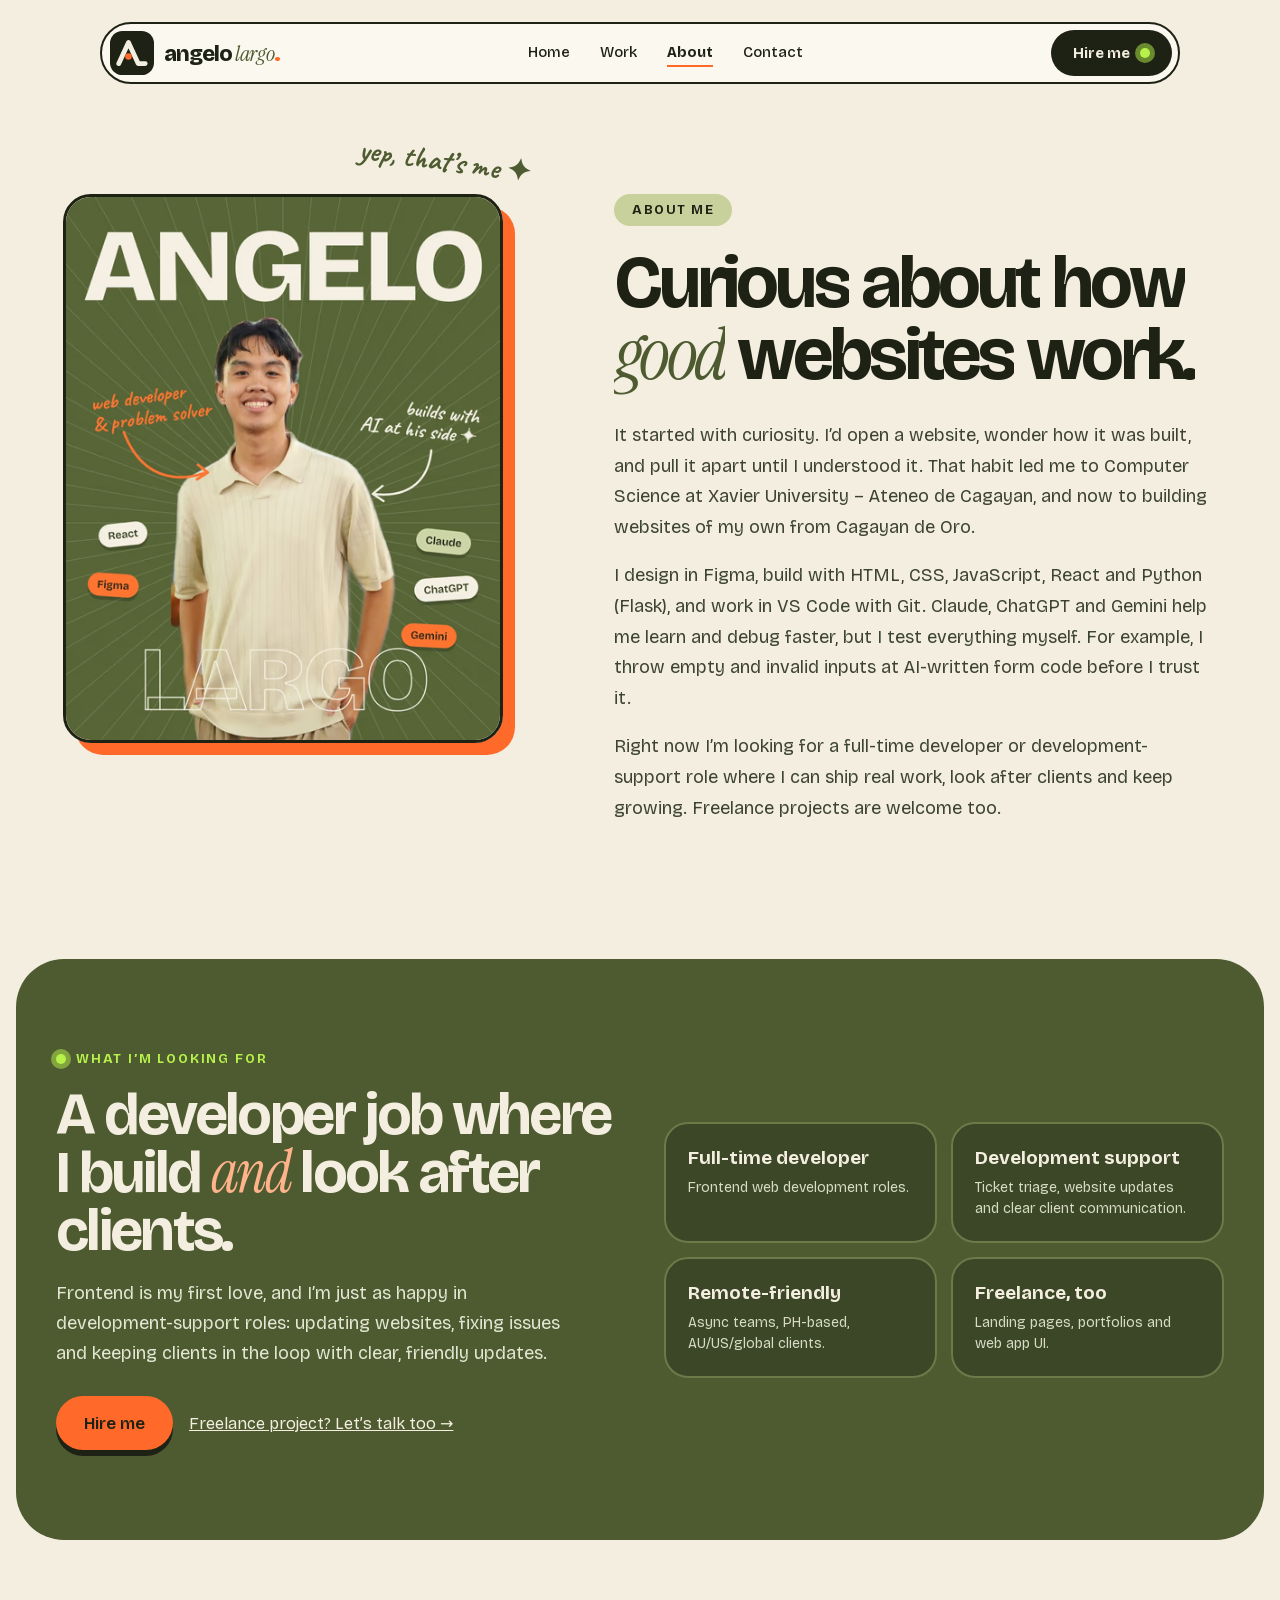
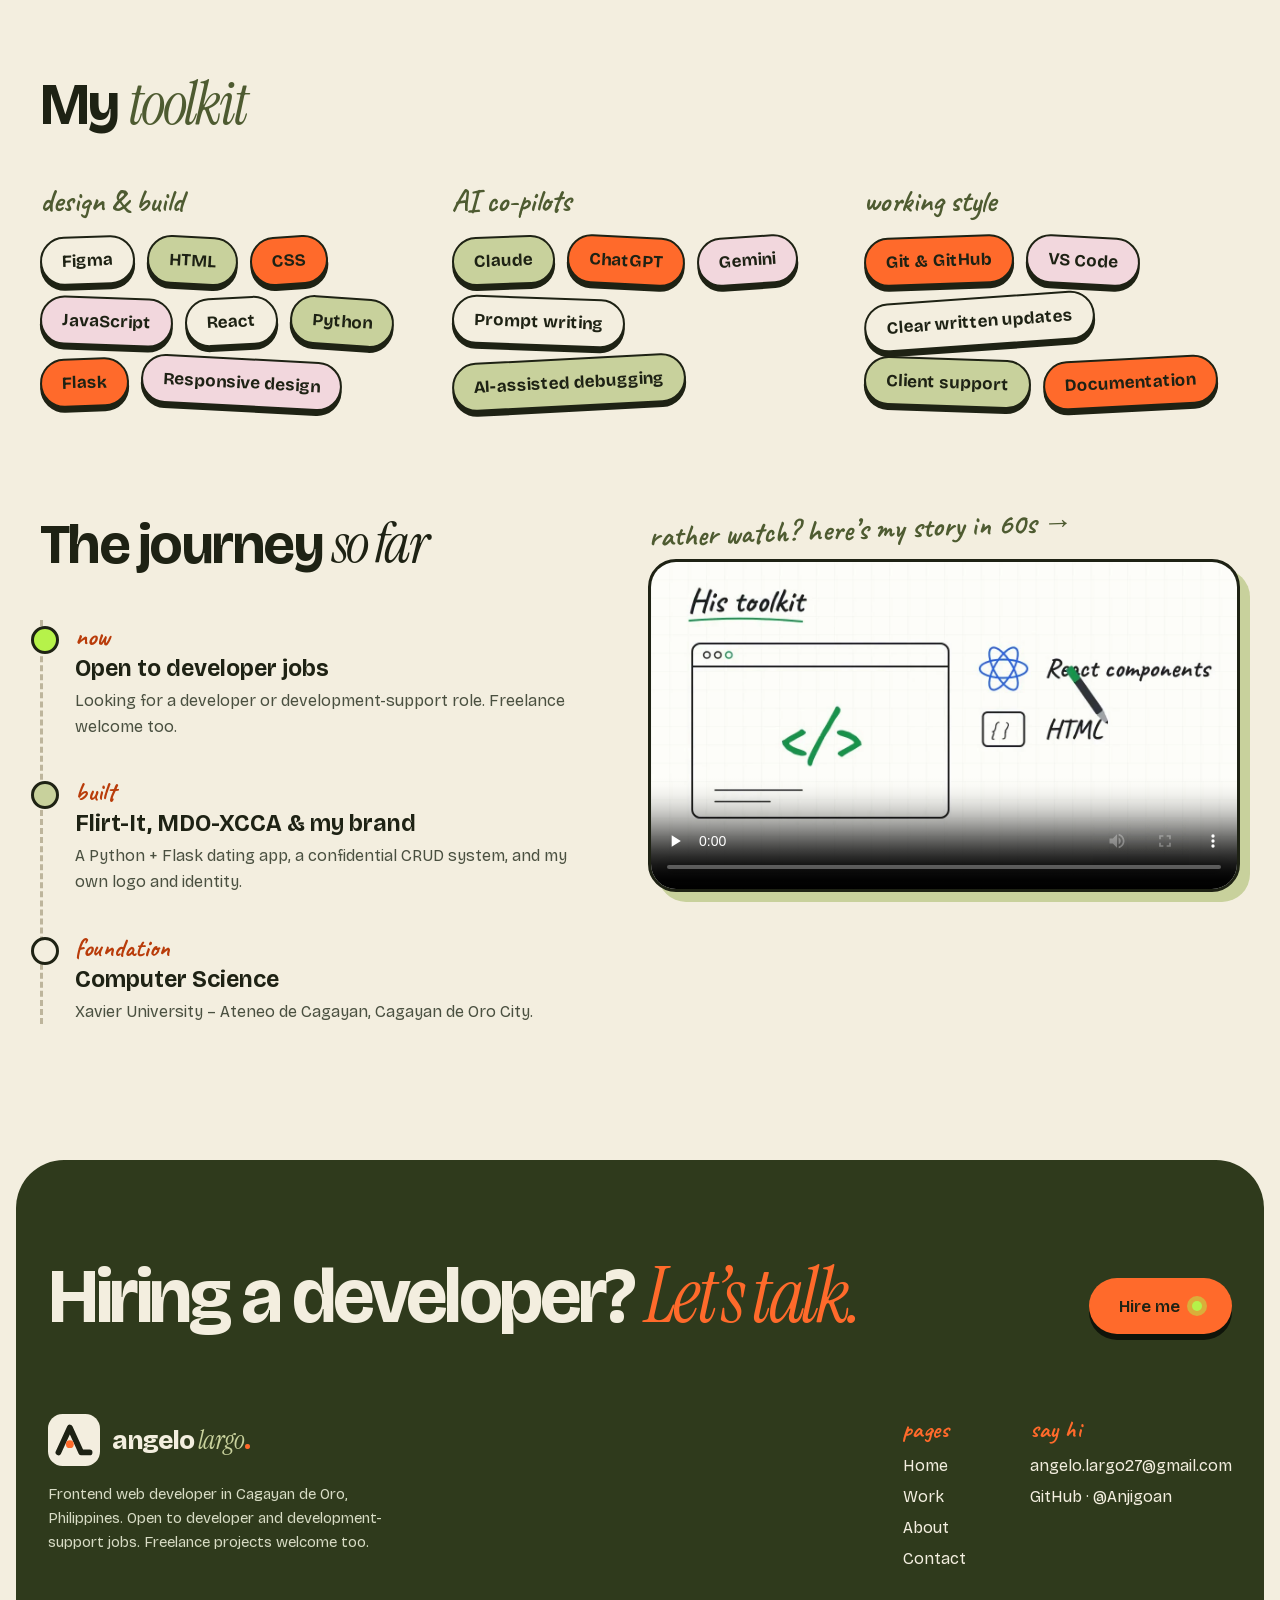
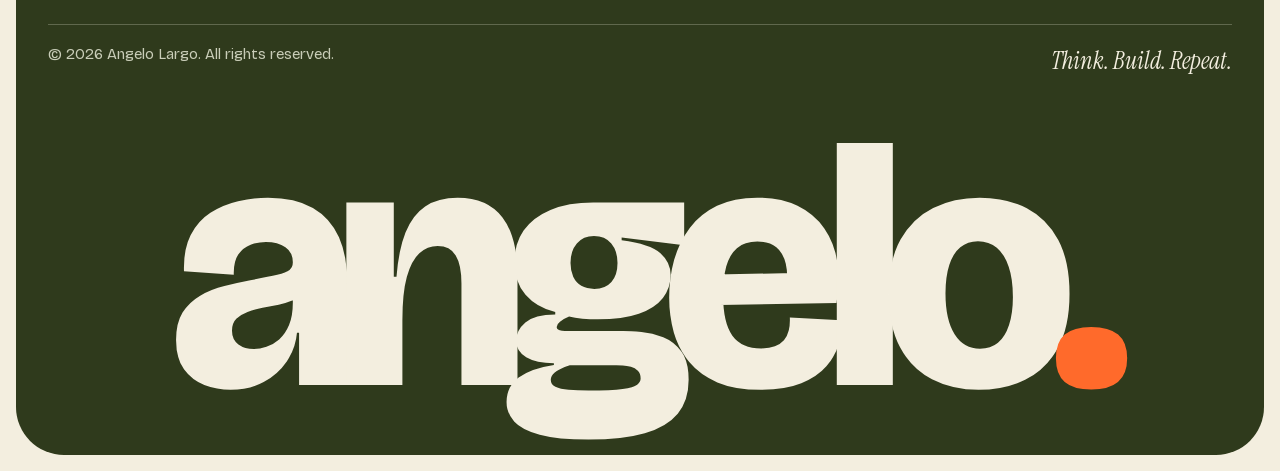
==== commit d11caa7c: "Serve AVIF main images to speed up phones The hero and About poster keep the same quality at about 4" ====
--- a/about.html
+++ b/about.html
@@ -26,7 +26,7 @@
   <meta name="twitter:image:alt" content="Angelo Largo logo on business cards, an app icon and a sticker">
   <link rel="icon" href="/assets/favicon.svg" type="image/svg+xml">
   <link rel="apple-touch-icon" href="/assets/apple-touch-icon.png">
-  <link rel="preload" as="image" type="image/webp" imagesrcset="/assets/angelo-poster-480.webp 480w, /assets/angelo-poster-880.webp 880w, /assets/angelo-poster-1200.webp 1200w" imagesizes="(max-width: 860px) 86vw, 440px" fetchpriority="high">
+  <link rel="preload" as="image" type="image/avif" imagesrcset="/assets/angelo-poster-480.avif 480w, /assets/angelo-poster-880.avif 880w, /assets/angelo-poster-1200.avif 1200w" imagesizes="(max-width: 860px) 86vw, 440px" fetchpriority="high">
   <link rel="preload" href="/assets/fonts/instrument-serif-italic.woff2" as="font" type="font/woff2" crossorigin>
   <link rel="stylesheet" href="/styles.css">
   <script type="application/ld+json">
@@ -181,7 +181,7 @@
   <main id="main">
   <section class="wrap split about-hero">
     <div class="about-photo">
-      <div class="about-photo-frame"><img src="/assets/angelo-poster-1200.webp" srcset="/assets/angelo-poster-480.webp 480w, /assets/angelo-poster-880.webp 880w, /assets/angelo-poster-1200.webp 1200w" sizes="(max-width: 860px) 86vw, 440px" fetchpriority="high" alt="Poster of Angelo Largo surrounded by his tools: React, Figma, Claude, ChatGPT and Gemini" width="1200" height="1500"></div>
+      <div class="about-photo-frame"><picture><source type="image/avif" srcset="/assets/angelo-poster-480.avif 480w, /assets/angelo-poster-880.avif 880w, /assets/angelo-poster-1200.avif 1200w" sizes="(max-width: 860px) 86vw, 440px"><img src="/assets/angelo-poster-1200.webp" srcset="/assets/angelo-poster-480.webp 480w, /assets/angelo-poster-880.webp 880w, /assets/angelo-poster-1200.webp 1200w" sizes="(max-width: 860px) 86vw, 440px" fetchpriority="high" alt="Poster of Angelo Largo surrounded by his tools: React, Figma, Claude, ChatGPT and Gemini" width="1200" height="1500"></picture></div>
       <p class="hand">yep, that’s me ✦</p>
     </div>
     <div class="about-copy">
